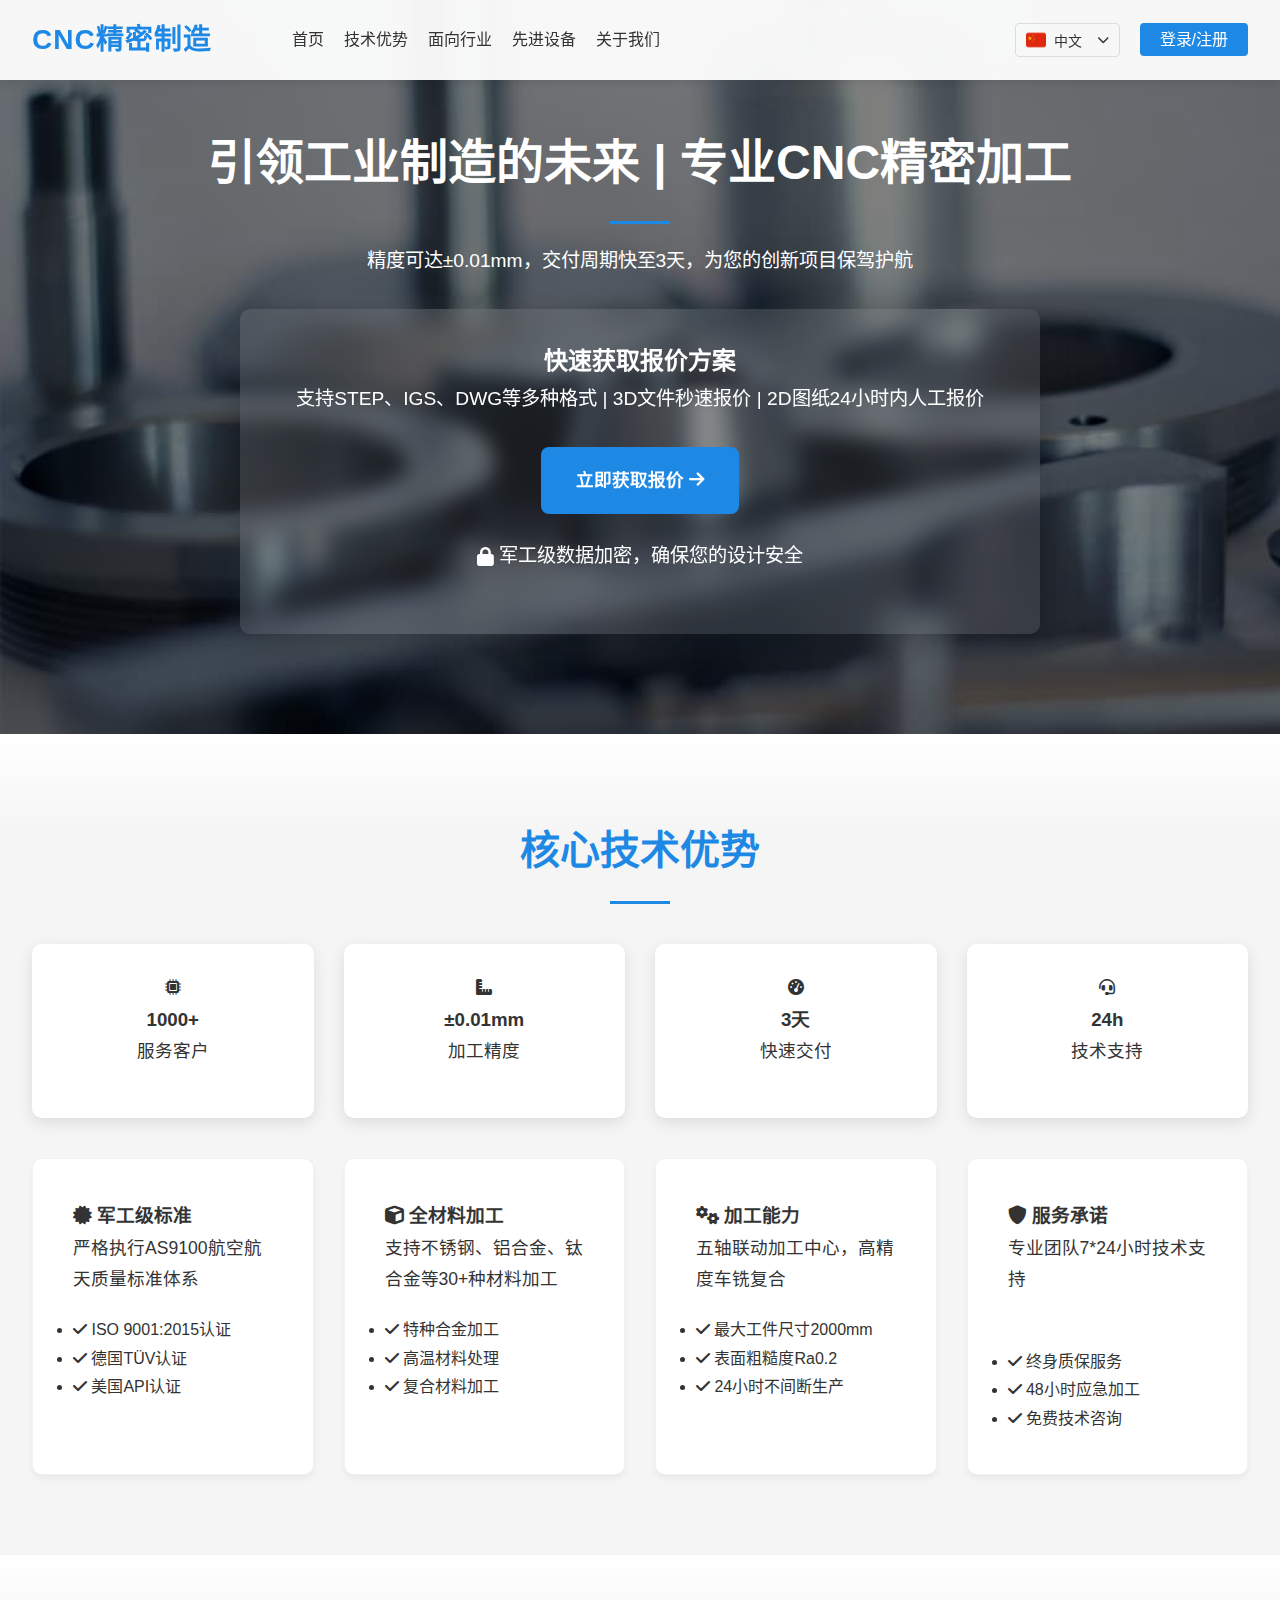
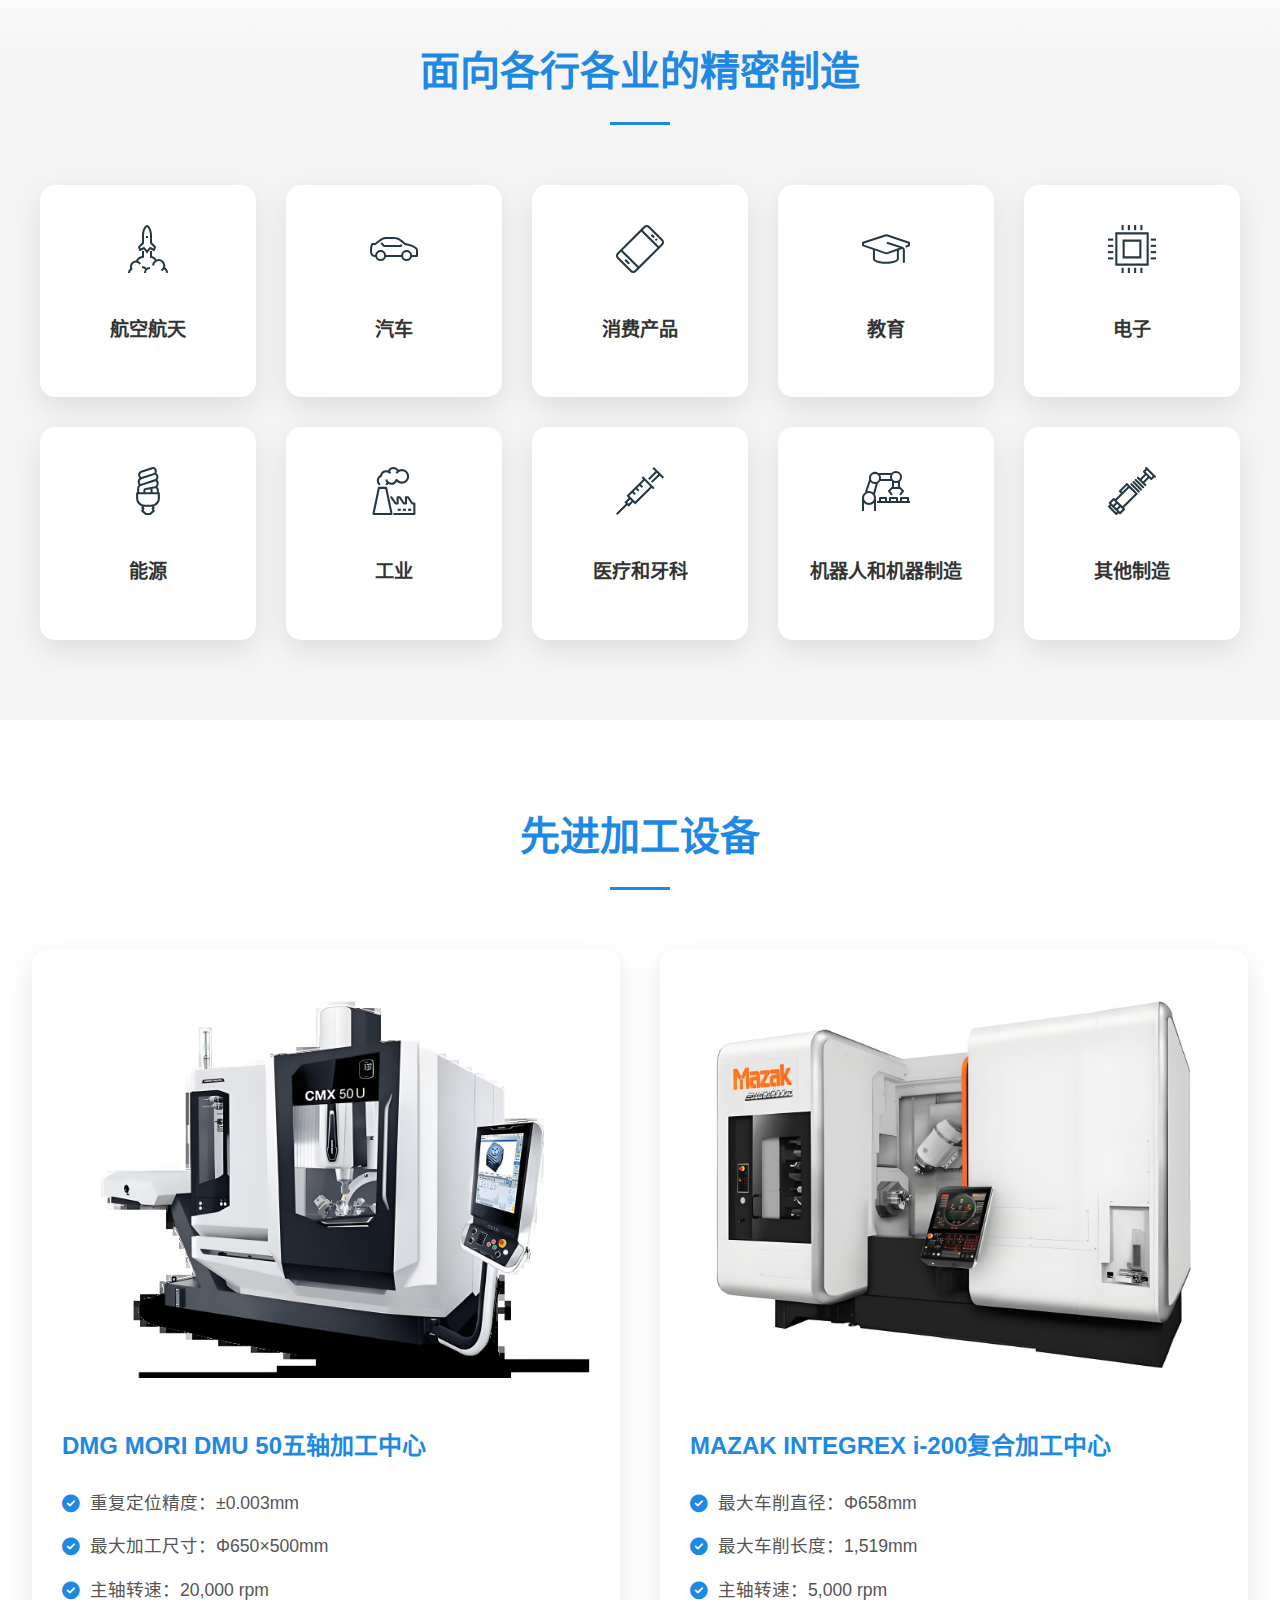
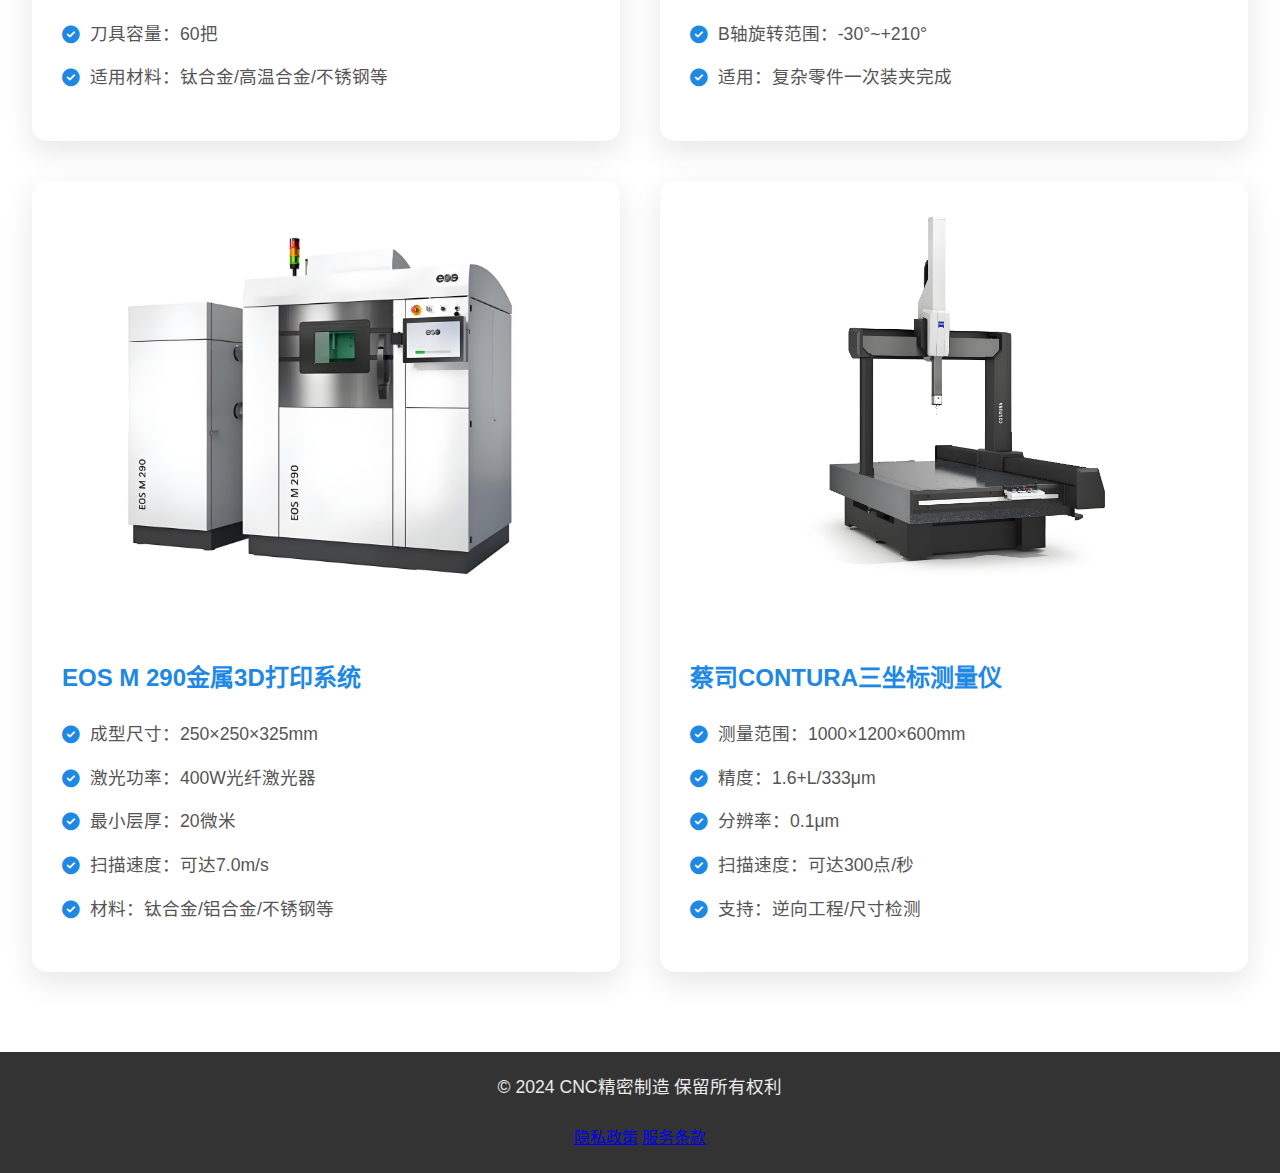
==== index.html @ b3c316e7 "Add files via upload" ====
<!DOCTYPE html>
<html lang="zh-CN">
<head>
    <meta charset="UTF-8">
    <meta name="viewport" content="width=device-width, initial-scale=1.0">
    <meta name="description" content="专业CNC精密加工服务，精度±0.01mm，3天快速交付，提供五轴加工、精密车床等服务，1000+客户认可。">
    <title>首页 - CNC精密制造专家</title>
    <link rel="stylesheet" href="./css/style.css">
    <link rel="stylesheet" href="https://cdnjs.cloudflare.com/ajax/libs/font-awesome/6.0.0/css/all.min.css">
</head>
<body>
    <header class="header">
        <div class="container">
            <div class="left-section">
                <div class="logo">
                    <h1>CNC精密制造</h1>
                </div>
                <nav class="nav">
                    <ul>
                        <li><a href="#home" class="active">首页</a></li>
                        <li><a href="#advantages">技术优势</a></li>
                        <li><a href="#industry">面向行业</a></li>
                        <li><a href="#equipment">先进设备</a></li>
                        <li><a href="about.html">关于我们</a></li>
                    </ul>
                </nav>
            </div>
            <div class="right-section">
                <div class="language-selector">
                    <button class="language-btn" id="languageBtn">
                        <img src="./img/zh-cn.png" alt="中文" class="lang-icon" width="24" height="24">
                        <span class="current-lang">中文</span>
                        <i class="fas fa-chevron-down"></i>
                    </button>
                    <div class="language-dropdown" id="languageDropdown">
                        <a href="#" class="lang-option" data-lang="zh">
                            <img src="./img/zh-cn.png" alt="中文" class="lang-icon" width="24" height="24"> 中文
                        </a>
                        <a href="#" class="lang-option" data-lang="en">
                            <img src="./img/en-us.png" alt="English" class="lang-icon" width="24" height="24"> English
                        </a>
                    </div>
                </div>
                <div class="login-section">
                    <a href="login.html" class="login-btn">登录/注册</a>
                </div>
            </div>
        </div>
    </header>

    <!-- Hero Section -->
    <section id="home" class="hero">
        <div class="container">
            <h2>引领工业制造的未来 | 专业CNC精密加工</h2>
            <p>精度可达±0.01mm，交付周期快至3天，为您的创新项目保驾护航</p>
            <div class="upload-section">
                <h3>快速获取报价方案</h3>
                <p class="upload-desc">支持STEP、IGS、DWG等多种格式 | 3D文件秒速报价 | 2D图纸24小时内人工报价</p>
                <a href="#contact" class="cta-button">立即获取报价 <i class="fas fa-arrow-right"></i></a>
                <p class="privacy-note"><i class="fas fa-lock"></i> 军工级数据加密，确保您的设计安全</p>
            </div>
        </div>
    </section>

    <!-- 技术优势 Section -->
    <section id="advantages" class="advantages">
        <div class="container">
            <h2>核心技术优势</h2>
            <div class="stats-grid">
                <div class="stat-item">
                    <i class="fas fa-microchip"></i>
                    <h3>1000+</h3>
                    <p>服务客户</p>
                </div>
                <div class="stat-item">
                    <i class="fas fa-ruler-combined"></i>
                    <h3>±0.01mm</h3>
                    <p>加工精度</p>
                </div>
                <div class="stat-item">
                    <i class="fas fa-tachometer-alt"></i>
                    <h3>3天</h3>
                    <p>快速交付</p>
                </div>
                <div class="stat-item">
                    <i class="fas fa-headset"></i>
                    <h3>24h</h3>
                    <p>技术支持</p>
                </div>
            </div>
            <div class="tech-features">
                <div class="feature-item">
                    <h3><i class="fas fa-certificate"></i> 军工级标准</h3>
                    <p>严格执行AS9100航空航天质量标准体系</p>
                    <ul class="feature-list">
                        <li><i class="fas fa-check"></i> ISO 9001:2015认证</li>
                        <li><i class="fas fa-check"></i> 德国TÜV认证</li>
                        <li><i class="fas fa-check"></i> 美国API认证</li>
                    </ul>
                </div>
                <div class="feature-item">
                    <h3><i class="fas fa-cube"></i> 全材料加工</h3>
                    <p>支持不锈钢、铝合金、钛合金等30+种材料加工</p>
                    <ul class="feature-list">
                        <li><i class="fas fa-check"></i> 特种合金加工</li>
                        <li><i class="fas fa-check"></i> 高温材料处理</li>
                        <li><i class="fas fa-check"></i> 复合材料加工</li>
                    </ul>
                </div>
                <div class="feature-item">
                    <h3><i class="fas fa-cogs"></i> 加工能力</h3>
                    <p>五轴联动加工中心，高精度车铣复合</p>
                    <ul class="feature-list">
                        <li><i class="fas fa-check"></i> 最大工件尺寸2000mm</li>
                        <li><i class="fas fa-check"></i> 表面粗糙度Ra0.2</li>
                        <li><i class="fas fa-check"></i> 24小时不间断生产</li>
                    </ul>
                </div>
                <div class="feature-item">
                    <h3><i class="fas fa-shield-alt"></i> 服务承诺</h3>
                    <p>专业团队7*24小时技术支持<br>&nbsp;</p>
                    <ul class="feature-list">
                        <li><i class="fas fa-check"></i> 终身质保服务</li>
                        <li><i class="fas fa-check"></i> 48小时应急加工</li>
                        <li><i class="fas fa-check"></i> 免费技术咨询</li>
                    </ul>
                </div>
            </div>
        </div>
    </section>

    <!-- 行业服务 Section -->
    <section id="industry" class="industry-services">
        <div class="container">
            <h2>面向各行各业的精密制造</h2>
            <div class="industry-grid">
                    <div class="industry-item">
                        <img src="./img/icon-industries-logistics-rocket.svg" alt="航空航天" width="48" height="48">
                        <h3>航空航天</h3>
                    </div>
                    <div class="industry-item">
                        <img src="./img/icon-industries-transportation-car.svg" alt="汽车" width="48" height="48">
                        <h3>汽车</h3>
                    </div>
                    <div class="industry-item">
                        <img src="./img/icon-industries-phone-1.svg" alt="消费产品" width="48" height="48">
                        <h3>消费产品</h3>
                    </div>
                    <div class="industry-item">
                        <img src="./img/icon-industries-education-graduation-cap.svg" alt="教育" width="48" height="48">
                        <h3>教育</h3>
                    </div>
                    <div class="industry-item">
                        <img src="./img/icon-industries-technology-computerchip.svg" alt="电子" width="48" height="48">
                        <h3>电子</h3>
                    </div>
                    <div class="industry-item">
                        <img src="./img/icon-industries-waste-lightbulb.svg" alt="能源" width="48" height="48">
                        <h3>能源</h3>
                    </div>
                    <div class="industry-item">
                        <img src="./img/icon-industries-waste-factory.svg" alt="工业" width="48" height="48">
                        <h3>工业</h3>
                    </div>
                    <div class="industry-item">
                        <img src="./img/icon-industries-medical-needle.svg" alt="医疗和牙科" width="48" height="48">
                        <h3>医疗和牙科</h3>
                    </div>
                    <div class="industry-item">
                        <img src="./img/icon-industries-robotics-factory.svg" alt="机器人和机器制造" width="48" height="48">
                        <h3>机器人和机器制造</h3>
                    </div>
                    <div class="industry-item">
                        <img src="./img/icon-industries-other-pincers.svg" alt="机器人和机器制造" width="48" height="48">
                        <h3>其他制造</h3>
                    </div>
                </div>
            </div>
        </div>
    </section>



    <!-- 先进设备 Section -->
    <section id="equipment" class="equipment">
        <div class="container">
            <h2>先进加工设备</h2>
            <div class="equipment-grid">
                <div class="equipment-item">
                    <img src="./img/equipment/dmg-mori.jpg" alt="五轴加工中心" loading="lazy" width="800" height="600">
                    <div class="equipment-info">
                        <h3>DMG MORI DMU 50五轴加工中心</h3>
                        <ul>
                            <li><i class="fas fa-check-circle"></i> 重复定位精度：±0.003mm</li>
                            <li><i class="fas fa-check-circle"></i> 最大加工尺寸：Φ650×500mm</li>
                            <li><i class="fas fa-check-circle"></i> 主轴转速：20,000 rpm</li>
                            <li><i class="fas fa-check-circle"></i> 刀具容量：60把</li>
                            <li><i class="fas fa-check-circle"></i> 适用材料：钛合金/高温合金/不锈钢等</li>
                        </ul>
                    </div>
                </div>
                <div class="equipment-item">
                    <img src="./img/equipment/mazak.jpg" alt="精密车床" loading="lazy" width="800" height="600">
                    <div class="equipment-info">
                        <h3>MAZAK INTEGREX i-200复合加工中心</h3>
                        <ul>
                            <li><i class="fas fa-check-circle"></i> 最大车削直径：Φ658mm</li>
                            <li><i class="fas fa-check-circle"></i> 最大车削长度：1,519mm</li>
                            <li><i class="fas fa-check-circle"></i> 主轴转速：5,000 rpm</li>
                            <li><i class="fas fa-check-circle"></i> B轴旋转范围：-30°~+210°</li>
                            <li><i class="fas fa-check-circle"></i> 适用：复杂零件一次装夹完成</li>
                        </ul>
                    </div>
                </div>
                <div class="equipment-item">
                    <img src="./img/equipment/3d-printer.jpg" alt="3D打印设备" loading="lazy" width="800" height="600">
                    <div class="equipment-info">
                        <h3>EOS M 290金属3D打印系统</h3>
                        <ul>
                            <li><i class="fas fa-check-circle"></i> 成型尺寸：250×250×325mm</li>
                            <li><i class="fas fa-check-circle"></i> 激光功率：400W光纤激光器</li>
                            <li><i class="fas fa-check-circle"></i> 最小层厚：20微米</li>
                            <li><i class="fas fa-check-circle"></i> 扫描速度：可达7.0m/s</li>
                            <li><i class="fas fa-check-circle"></i> 材料：钛合金/铝合金/不锈钢等</li>
                        </ul>
                    </div>
                </div>
                <div class="equipment-item">
                    <img src="./img/equipment/cmm.jpg" alt="三坐标测量仪" loading="lazy" width="800" height="600">
                    <div class="equipment-info">
                        <h3>蔡司CONTURA三坐标测量仪</h3>
                        <ul>
                            <li><i class="fas fa-check-circle"></i> 测量范围：1000×1200×600mm</li>
                            <li><i class="fas fa-check-circle"></i> 精度：1.6+L/333μm</li>
                            <li><i class="fas fa-check-circle"></i> 分辨率：0.1μm</li>
                            <li><i class="fas fa-check-circle"></i> 扫描速度：可达300点/秒</li>
                            <li><i class="fas fa-check-circle"></i> 支持：逆向工程/尺寸检测</li>
                        </ul>
                    </div>
                </div>
            </div>
        </div>
    </section>

    <footer class="footer">
        <div class="container">
            <div class="footer-content">
                <p>&copy; 2024 CNC精密制造 保留所有权利</p>
                <div class="footer-links">
                    <a href="#privacy">隐私政策</a>
                    <a href="#terms">服务条款</a>
                </div>
            </div>
        </div>
    </footer>

    <script src="./js/main.js" defer></script>
</body>
</html>
---- css/style.css ----
/* 全局样式 */
html {
    overflow-y: scroll;
}

:root {
    --primary-color: #0066cc;
    --secondary-color: #004d99;
    --accent-color: #ff6600;
    --text-color: #333;
    --light-gray: #f5f5f5;
    --spacing-sm: 1rem;
    --spacing-md: 2rem;
    --spacing-lg: 4rem;
    --section-padding: 5rem;
    --container-width: 1400px;
}

* {
    margin: 0;
    padding: 0;
    box-sizing: border-box;
}

body {
    font-family: 'Microsoft YaHei', sans-serif;
    line-height: 1.8;
    color: var(--text-color);
    background-color: var(--light-gray);
    min-height: 100vh;
    display: flex;
    flex-direction: column;
}

.container {
    max-width: var(--container-width);
    margin: 0 auto;
    padding: 0 var(--spacing-md);
    width: 100%;
}

section {
    padding: 100px 0;
}

h2 {
    font-size: 2.5em;
    margin-bottom: 40px;
    text-align: center;
    color: #1e88e5;
    position: relative;
}

h2:after {
    content: '';
    display: block;
    width: 60px;
    height: 3px;
    background-color: #1e88e5;
    margin: 15px auto 0;
}

p {
    margin-bottom: 20px;
    font-size: 1.1em;
    line-height: 1.8;
}

/* 头部样式 */
.header {
    background-color: rgba(255, 255, 255, 0.95);
    box-shadow: 0 2px 10px rgba(0,0,0,0.1);
    position: fixed;
    width: 100%;
    top: 0;
    z-index: 1000;
    transition: all 0.3s ease;
}

.header .container {
    display: flex;
    justify-content: space-between;
    align-items: center;
    height: 80px;
}

.left-section {
    display: flex;
    align-items: center;
    gap: 40px;
}

.right-section {
    display: flex;
    align-items: center;
}

.login-btn {
    padding: 8px 20px;
    background-color: #1e88e5;
    color: #fff;
    border-radius: 4px;
    text-decoration: none;
    font-weight: 500;
    transition: background-color 0.3s;
}

.login-btn:hover {
    background-color: #1565c0;
}

.logo h1 {
    font-size: 28px;
    color: #1e88e5;
    font-weight: bold;
    letter-spacing: 1px;
    margin-right: 40px;
}

.nav ul {
    display: flex;
    list-style: none;
    gap: 20px;
    margin: 0;
}

.nav ul li a {
    text-decoration: none;
    color: #333;
    font-size: 16px;
    font-weight: 500;
    transition: color 0.3s;
    position: relative;
}

.nav ul li a:after {
    content: '';
    position: absolute;
    width: 0;
    height: 2px;
    bottom: -5px;
    left: 0;
    background-color: #1e88e5;
    transition: width 0.3s;
}

.nav ul li a:hover:after {
    width: 100%;
}

.nav ul li a:hover {
    color: #1e88e5;
}

/* 首页英雄区域 */
.hero {
    background-image: url('../img/background.jpg');
    background-size: cover;
    background-position: center;
    background-repeat: no-repeat;
    position: relative;
    color: #fff;
    text-align: center;
    padding: 200px 0 100px;
    margin-top: -80px;
}

.hero::before {
    content: '';
    position: absolute;
    top: 0;
    left: 0;
    right: 0;
    bottom: 0;
    background-color: rgba(0, 0, 0, 0.5);
    z-index: 1;
}

.hero .container {
    position: relative;
    z-index: 2;
}

.hero h2 {
    color: #fff;
    font-size: 3em;
    margin-bottom: 20px;
}

.hero p {
    color: #fff;
    font-size: 1.2em;
    margin-bottom: 30px;
}

.upload-section {
    background-color: rgba(255, 255, 255, 0.15);
    padding: var(--spacing-lg);
    border-radius: 15px;
    backdrop-filter: blur(10px);
    box-shadow: 0 10px 30px rgba(0,0,0,0.2);
    max-width: 800px;
    margin: var(--spacing-lg) auto 0;
    position: relative;
    z-index: 1;
}

/* 产品展示 */
.products {
    padding: var(--section-padding) 0;
    background-color: #fff;
    position: relative;
}

.product-grid {
    display: grid;
    grid-template-columns: repeat(auto-fit, minmax(300px, 1fr));
    gap: 40px;
    margin-top: 60px;
    max-width: var(--container-width);
    margin-left: auto;
    margin-right: auto;
    padding: 0 var(--spacing-md);
}

.product-item {
    background-color: #fff;
    border-radius: 15px;
    overflow: hidden;
    box-shadow: 0 10px 30px rgba(0,0,0,0.1);
    transition: all 0.3s ease;
    padding: var(--spacing-md);
}

.product-item:hover {
    transform: translateY(-10px);
    box-shadow: 0 15px 40px rgba(0,0,0,0.2);
}

/* 技术优势 */
.advantages {
    padding: var(--section-padding) 0;
    background-color: var(--light-gray);
    position: relative;
}

/* 行业服务样式 */
.industry-services {
    padding: var(--section-padding) 0;
    background-color: var(--light-gray);
    position: relative;
}

.industry-services::before {
    content: '';
    position: absolute;
    top: 0;
    left: 0;
    right: 0;
    height: 100px;
    background: linear-gradient(to bottom, white, var(--light-gray));
}

.industry-grid {
    display: grid;
    grid-template-columns: repeat(5, 1fr);
    grid-template-rows: repeat(2, 1fr);
    gap: 30px;
    margin-top: 60px;
    max-width: 1200px;
    margin-left: auto;
    margin-right: auto;
}

.industry-item {
    text-align: center;
    padding: 40px 30px;
    background-color: #fff;
    border-radius: 15px;
    box-shadow: 0 10px 30px rgba(0,0,0,0.1);
    transition: all 0.3s ease;
}

.industry-item:hover {
    transform: translateY(-5px);
    box-shadow: 0 15px 40px rgba(0,0,0,0.15);
}

.industry-item img {
    width: 48px;
    height: 48px;
    margin-bottom: 20px;
}

.industry-item h3 {
    font-size: 1.2em;
    color: #333;
    margin: 10px 0;
    font-weight: 600;
}

.stats-grid {
    display: grid;
    grid-template-columns: repeat(4, 1fr);
    gap: 30px;
    margin-bottom: 40px;
}

.tech-features {
    display: grid;
    grid-template-columns: repeat(4, 1fr);
    gap: 30px;
}

.feature-item {
    flex: 1;
    background-color: #fff;
    padding: 2.5rem;
    border-radius: 10px;
    box-shadow: 0 4px 6px rgba(0,0,0,0.05);
    transition: all 0.3s ease;
    border: 1px solid rgba(0,0,0,0.05);
}

.feature-item:hover {
    transform: translateY(-5px);
    box-shadow: 0 15px 40px rgba(0,0,0,0.15);
}

.stat-item {
    flex: 1;
    text-align: center;
    padding: 30px;
    background-color: #fff;
    border-radius: 10px;
    box-shadow: 0 5px 15px rgba(0,0,0,0.1);
    min-width: 200px;
    transition: all 0.3s ease;
}

.stat-item:hover {
    transform: translateY(-5px);
    box-shadow: 0 15px 40px rgba(0,0,0,0.15);
}

.advantages::before {
    content: '';
    position: absolute;
    top: 0;
    left: 0;
    right: 0;
    height: 100px;
    background: linear-gradient(to bottom, white, var(--light-gray));
}

.advantage-grid {
    display: grid;
    grid-template-columns: repeat(4, 1fr);
    gap: 30px;
    margin-top: 60px;
}

.advantage-item {
    background-color: #fff;
    padding: 40px 30px;
    border-radius: 15px;
    text-align: center;
    box-shadow: 0 10px 30px rgba(0,0,0,0.1);
    transition: all 0.3s ease;
}

.advantage-item:hover {
    transform: translateY(-5px);
    box-shadow: 0 15px 40px rgba(0,0,0,0.15);
}

.cta-button {
    display: inline-block;
    padding: 18px 35px;
    background-color: #1e88e5;
    color: #fff;
    text-decoration: none;
    border-radius: 8px;
    font-weight: 600;
    font-size: 1.1em;
    transition: all 0.3s ease;
    position: relative;
    overflow: hidden;
}

.cta-button:before {
    content: '';
    position: absolute;
    top: 0;
    left: -100%;
    width: 100%;
    height: 100%;
    background: linear-gradient(120deg, transparent, rgba(255,255,255,0.2), transparent);
    transition: 0.5s;
}

.cta-button:hover:before {
    left: 100%;
}

.cta-button:hover {
    background-color: #1565c0;
}

/* 关于我们 */
.about {
    padding: 80px 0;
    background-color: #f5f5f5;
}

.about h2 {
    text-align: center;
    font-size: 36px;
    margin-bottom: 50px;
}

.about-content {
    display: flex;
    align-items: center;
    gap: 50px;
}

.about-text {
    flex: 1;
}

.about-text p {
    margin-bottom: 20px;
}

.about-text ul {
    list-style-position: inside;
    margin-left: 20px;
}

.about-image {
    flex: 1;
}

.about-image img {
    width: 100%;
    border-radius: 10px;
    box-shadow: 0 5px 15px rgba(0,0,0,0.1);
}



.language-selector {
    position: relative;
    margin-right: 20px;
}

.language-btn {
    display: flex;
    align-items: center;
    gap: 8px;
    padding: 6px 12px;
    background: none;
    border: 1px solid #e0e0e0;
    border-radius: 4px;
    cursor: pointer;
    font-size: 14px;
}

.language-dropdown {
    display: none;
    position: absolute;
    top: 100%;
    right: 0;
    background: white;
    border: 1px solid #e0e0e0;
    border-radius: 4px;
    box-shadow: 0 2px 8px rgba(0,0,0,0.1);
    min-width: 120px;
    z-index: 1000;
}

.lang-option {
    display: flex;
    align-items: center;
    gap: 8px;
    padding: 8px 12px;
    text-decoration: none;
    color: #333;
    font-size: 14px;
    transition: background-color 0.2s;
}

.lang-option:hover {
    background-color: #f5f5f5;
}

.lang-icon {
    width: 20px;
    height: 20px;
    object-fit: cover;
}

/* 响应式布局 */
@media screen and (max-width: 1200px) {
    .container {
        padding: 0 var(--spacing-sm);
    }

    .industry-grid {
        grid-template-columns: repeat(3, 1fr);
    }

    .tech-features {
        grid-template-columns: repeat(2, 1fr);
    }
}

@media screen and (max-width: 768px) {
    .nav ul {
        display: none;
    }

    .hero h2 {
        font-size: 2em;
    }

    .stats-grid,
    .advantage-grid,
    .industry-grid {
        grid-template-columns: repeat(2, 1fr);
        gap: 20px;
    }

    .tech-features {
        grid-template-columns: 1fr;
    }

    .case-grid {
        grid-template-columns: 1fr;
    }

    .about-content {
        flex-direction: column;
        gap: 30px;
    }
}

@media screen and (max-width: 480px) {
    .stats-grid,
    .advantage-grid,
    .industry-grid {
        grid-template-columns: 1fr;
    }

    .hero {
        padding: 150px 0 80px;
    }

    .upload-section {
        padding: var(--spacing-md);
    }

    section {
        padding: 60px 0;
    }
}

/* 成功案例 */
.cases {
    padding: 80px 0;
}

.cases h2 {
    text-align: center;
    font-size: 36px;
    margin-bottom: 50px;
}

.case-grid {
    display: grid;
    grid-template-columns: repeat(3, 1fr);
    gap: 30px;
}

.case-item {
    text-align: center;
    padding: 20px;
    border-radius: 10px;
    box-shadow: 0 5px 15px rgba(0,0,0,0.1);
}

.case-item img {
    width: 100%;
    height: 250px;
    object-fit: cover;
    border-radius: 5px;
    margin-bottom: 20px;
    transition: all 0.3s ease;
}

.case-item:hover img {
    transform: scale(1.05);
}

.case-item h3 {
    font-size: 24px;
    margin-bottom: 10px;
}

/* 联系我们 */
.contact {
    padding: 100px 0;
    background-color: #f8f9fa;
}

.contact-content {
    display: grid;
    grid-template-columns: 1fr 2fr;
    gap: 50px;
    max-width: 1200px;
    margin: 60px auto 0;
    padding: 0 var(--spacing-md);
}

.contact-info {
    padding: 40px;
    background-color: #fff;
    border-radius: 15px;
    box-shadow: 0 10px 30px rgba(0,0,0,0.1);
}

.contact-info h3 {
    font-size: 1.8em;
    margin-bottom: 30px;
    color: #1e88e5;
}

.contact-info p {
    margin-bottom: 20px;
    display: flex;
    align-items: center;
    font-size: 1.1em;
}

.contact-info i {
    margin-right: 15px;
    color: #1e88e5;
    font-size: 1.3em;
}

.contact-form {
    display: flex;
    flex-direction: column;
    gap: 25px;
    padding: 40px;
    background-color: #fff;
    border-radius: 15px;
    box-shadow: 0 10px 30px rgba(0,0,0,0.1);
}

.contact-form input,
.contact-form textarea {
    padding: 15px;
    border: 2px solid #e0e0e0;
    border-radius: 10px;
    font-size: 1.1em;
    transition: all 0.3s ease;
}

.contact-form input:focus,
.contact-form textarea:focus {
    border-color: #1e88e5;
    outline: none;
    box-shadow: 0 0 0 3px rgba(30,136,229,0.2);
}

.contact-form input[type="file"] {
    padding: 12px;
    background-color: #f8f9fa;
    cursor: pointer;
}

.contact-form textarea {
    height: 180px;
    resize: vertical;
}

.submit-button {
    padding: 18px 40px;
    background-color: #1e88e5;
    color: #fff;
    border: none;
    border-radius: 10px;
    font-size: 1.2em;
    font-weight: 600;
    cursor: pointer;
    transition: all 0.3s ease;
}

.submit-button:hover {
    background-color: #1565c0;
    transform: translateY(-2px);
    box-shadow: 0 5px 15px rgba(21,101,192,0.3);
}

/* 页脚 */
.footer {
    margin-top: auto;
    background-color: #2c3e50;
    color: #fff;
    padding: 30px 0;
    text-align: center;
}

.footer p {
    font-size: 1.1em;
    opacity: 0.9;
}

/* 响应式设计优化 */
@media screen and (max-width: 1024px) {
    .contact-content {
        grid-template-columns: 1fr;
        max-width: 600px;
    }
    
    .contact-info {
        order: 2;
    }
    
    .contact-form {
        order: 1;
    }
}

@media screen and (max-width: 768px) {
    section {
        padding: 60px 0;
    }
    
    h2 {
        font-size: 2em;
    }
    
    .contact-form input,
    .contact-form textarea {
        font-size: 1em;
    }
    
    .submit-button {
        padding: 15px 30px;
        font-size: 1.1em;
    }
}

@media screen and (max-width: 480px) {
    .container {
        padding: 0 20px;
    }
    
    .contact-info,
    .contact-form {
        padding: 25px;
    }
    
    .contact-form gap {
        gap: 15px;
    }
}
.upload-section {
    margin-top: 30px;
    background-color: rgba(255, 255, 255, 0.1);
    padding: 30px;
    border-radius: 10px;
    backdrop-filter: blur(10px);
}

.upload-section h3 {
    font-size: 24px;
    color: #fff;
}

.upload-desc {
    color: #fff;
    margin-bottom: 20px;
    font-size: 16px;
}

.privacy-note {
    color: #fff;
    font-size: 14px;
    margin-top: 15px;
    display: flex;
    align-items: center;
    justify-content: center;
    gap: 5px;
}

.icon-lock {
    font-size: 16px;
}
.contact-form textarea {
    height: 150px;
    resize: vertical;
}

.submit-button {
    padding: 15px 40px;
    background-color: #1e88e5;
    color: #fff;
    border: none;
    border-radius: 5px;
    font-size: 18px;
    cursor: pointer;
    transition: background-color 0.3s;
}

.submit-button:hover {
    background-color: #1565c0;
}

/* 页脚 */
.footer {
    margin-top: auto;
    background-color: #333;
    color: #fff;
    padding: 20px 0;
    text-align: center;
}

/* 响应式设计 */
@media screen and (max-width: 1024px) {
    .product-grid,
    .advantage-grid,
    .case-grid {
        grid-template-columns: repeat(2, 1fr);
    }
}

@media screen and (max-width: 768px) {
    .about-content {
        flex-direction: column;
    }

    .contact-content {
        grid-template-columns: 1fr;
    }

    .nav ul {
        display: none;
    }
}

@media screen and (max-width: 480px) {
    .product-grid,
    .advantage-grid,
    .case-grid {
        grid-template-columns: 1fr;
    }

    .hero h2 {
        font-size: 36px;
    }

    .hero p {
        font-size: 18px;
    }
}
/* 语言选择器样式 */
.language-selector {
    position: relative;
    margin-right: 20px;
}

.language-btn {
    display: flex;
    align-items: center;
    background: transparent;
    border: 1px solid #ddd;
    border-radius: 4px;
    padding: 6px 10px;
    cursor: pointer;
    color: #333;
    min-width: 100px;
}

.language-btn .fa-chevron-down {
    margin-left: 8px;
    font-size: 12px;
}

.language-dropdown {
    position: absolute;
    top: 100%;
    right: 0;
    background: white;
    border: 1px solid #ddd;
    border-radius: 4px;
    padding: 5px 0;
    margin-top: 5px;
    display: none;
    box-shadow: 0 2px 5px rgba(0,0,0,0.1);
    z-index: 1000;
}

.language-dropdown.show {
    display: block;
}

.lang-option {
    display: flex;
    align-items: center;
    padding: 8px 15px;
    color: #333;
    text-decoration: none;
    white-space: nowrap;
}

.lang-option:hover {
    background: #f5f5f5;
}

.lang-option .flag {
    margin-right: 8px;
}
.equipment {
    padding: var(--section-padding) 0;
    background-color: #fff;
}

.equipment-grid {
    display: grid;
    grid-template-columns: repeat(2, 1fr);
    gap: 40px;
    margin-top: 60px;
}

.equipment-item {
    background: #fff;
    border-radius: 15px;
    overflow: hidden;
    box-shadow: 0 10px 30px rgba(0,0,0,0.1);
    transition: all 0.3s ease;
    padding: 15px;
}

.equipment-item:hover {
    transform: translateY(-5px);
    box-shadow: 0 15px 40px rgba(0,0,0,0.2);
}

.equipment-item img {
    width: calc(100% - 30px);
    height: 400px;
    object-fit: contain;
    margin: 15px;
    border-radius: 8px;
}

.equipment-info {
    padding: 20px 15px;
}

.equipment-info h3 {
    font-size: 1.5em;
    color: #1e88e5;
    margin-bottom: 20px;
}

.equipment-info ul {
    list-style: none;
}

.equipment-info ul li {
    display: flex;
    align-items: center;
    margin-bottom: 12px;
    font-size: 1.1em;
    color: #555;
}

.equipment-info ul li i {
    color: #1e88e5;
    margin-right: 10px;
}

@media screen and (max-width: 1024px) {
    .equipment-grid {
        grid-template-columns: 1fr;
    }
    
    .equipment-item img {
        height: 300px;
    }
}

.equipment-info ul li {
    display: flex;
    align-items: center;
    margin-bottom: 12px;
    font-size: 1.1em;
    color: #555;
}

.equipment-info ul li i {
    color: #1e88e5;
    margin-right: 10px;
}

@media screen and (max-width: 1024px) {
    .equipment-grid {
        grid-template-columns: 1fr;
    }
    
    .equipment-item img {
        height: 300px;
    }
}

.equipment-info ul li {
    display: flex;
    align-items: center;
    margin-bottom: 12px;
    font-size: 1.1em;
    color: #555;
}

.equipment-info ul li i {
    color: #1e88e5;
    margin-right: 10px;
}

@media screen and (max-width: 1024px) {
    .equipment-grid {
        grid-template-columns: 1fr;
    }
    
    .equipment-item img {
        height: 300px;
    }
}

.equipment-info ul li {
    display: flex;
    align-items: center;
    margin-bottom: 12px;
    font-size: 1.1em;
    color: #555;
}

.equipment-info ul li i {
    color: #1e88e5;
    margin-right: 10px;
}

@media screen and (max-width: 1024px) {
    .equipment-grid {
        grid-template-columns: 1fr;
    }
    
    .equipment-item img {
        height: 300px;
    }
}

.equipment-info ul li {
    display: flex;
    align-items: center;
    margin-bottom: 12px;
    font-size: 1.1em;
    color: #555;
}

.equipment-info ul li i {
    color: #1e88e5;
    margin-right: 10px;
}

@media screen and (max-width: 1024px) {
    .equipment-grid {
        grid-template-columns: 1fr;
    }
    
    .equipment-item img {
        height: 300px;
    }
}

.equipment-info ul li {
    display: flex;
    align-items: center;
    margin-bottom: 12px;
    font-size: 1.1em;
    color: #555;
}

.equipment-info ul li i {
    color: #1e88e5;
    margin-right: 10px;
}

@media screen and (max-width: 1024px) {
    .equipment-grid {
        grid-template-columns: 1fr;
    }
    
    .equipment-item img {
        height: 300px;
    }
}

.equipment-info ul li {
    display: flex;
    align-items: center;
    margin-bottom: 12px;
    font-size: 1.1em;
    color: #555;
}

.equipment-info ul li i {
    color: #1e88e5;
    margin-right: 10px;
}

@media screen and (max-width: 1024px) {
    .equipment-grid {
        grid-template-columns: 1fr;
    }
    
    .equipment-item img {
        height: 300px;
    }
}

.equipment-info ul li {
    display: flex;
    align-items: center;
    margin-bottom: 12px;
    font-size: 1.1em;
    color: #555;
}

.equipment-info ul li i {
    color: #1e88e5;
    margin-right: 10px;
}

@media screen and (max-width: 1024px) {
    .equipment-grid {
        grid-template-columns: 1fr;
    }
    
    .equipment-item img {
        height: 300px;
    }
}

.equipment-info ul li {
    display: flex;
    align-items: center;
    margin-bottom: 12px;
    font-size: 1.1em;
    color: #555;
}

.equipment-info ul li i {
    color: #1e88e5;
    margin-right: 10px;
}

@media screen and (max-width: 1024px) {
    .equipment-grid {
        grid-template-columns: 1fr;
    }
    
    .equipment-item img {
        height: 300px;
    }
}

.equipment-info ul li {
    display: flex;
    align-items: center;
    margin-bottom: 12px;
    font-size: 1.1em;
    color: #555;
}

.equipment-info ul li i {
    color: #1e88e5;
    margin-right: 10px;
}

@media screen and (max-width: 1024px) {
    .equipment-grid {
        grid-template-columns: 1fr;
    }
    
    .equipment-item img {
        height: 300px;
    }
}

.equipment-info ul li {
    display: flex;
    align-items: center;
    margin-bottom: 12px;
    font-size: 1.1em;
    color: #555;
}

.equipment-info ul li i {
    color: #1e88e5;
    margin-right: 10px;
}

@media screen and (max-width: 1024px) {
    .equipment-grid {
        grid-template-columns: 1fr;
    }
    
    .equipment-item img {
        height: 300px;
    }
}

.equipment-info ul li {
    display: flex;
    align-items: center;
    margin-bottom: 12px;
    font-size: 1.1em;
    color: #555;
}

.equipment-info ul li i {
    color: #1e88e5;
    margin-right: 10px;
}

@media screen and (max-width: 1024px) {
    .equipment-grid {
        grid-template-columns: 1fr;
    }
    
    .equipment-item img {
        height: 300px;
    }
}

.equipment-info ul li {
    display: flex;
    align-items: center;
    margin-bottom: 12px;
    font-size: 1.1em;
    color: #555;
}

.equipment-info ul li i {
    color: #1e88e5;
    margin-right: 10px;
}

@media screen and (max-width: 1024px) {
    .equipment-grid {
        grid-template-columns: 1fr;
    }
    
    .equipment-item img {
        height: 300px;
    }
}

.equipment-info ul li {
    display: flex;
    align-items: center;
    margin-bottom: 12px;
    font-size: 1.1em;
    color: #555;
}

.equipment-info ul li i {
    color: #1e88e5;
    margin-right: 10px;
}

@media screen and (max-width: 1024px) {
    .equipment-grid {
        grid-template-columns: 1fr;
    }
    
    .equipment-item img {
        height: 300px;
    }
}

.equipment-info ul li {
    display: flex;
    align-items: center;
    margin-bottom: 12px;
    font-size: 1.1em;
    color: #555;
}

.equipment-info ul li i {
    color: #1e88e5;
    margin-right: 10px;
}

@media screen and (max-width: 1024px) {
    .equipment-grid {
        grid-template-columns: 1fr;
    }
    
    .equipment-item img {
        height: 300px;
    }
}

.equipment-info ul li {
    display: flex;
    align-items: center;
    margin-bottom: 12px;
    font-size: 1.1em;
    color: #555;
}

.equipment-info ul li i {
    color: #1e88e5;
    margin-right: 10px;
}

@media screen and (max-width: 1024px) {
    .equipment-grid {
        grid-template-columns: 1fr;
    }
    
    .equipment-item img {
        height: 300px;
    }
}

.equipment-info ul li {
    display: flex;
    align-items: center;
    margin-bottom: 12px;
    font-size: 1.1em;
    color: #555;
}

.equipment-info ul li i {
    color: #1e88e5;
    margin-right: 10px;
}

@media screen and (max-width: 1024px) {
    .equipment-grid {
        grid-template-columns: 1fr;
    }
    
    .equipment-item img {
        height: 300px;
    }
}

.equipment-info ul li {
    display: flex;
    align-items: center;
    margin-bottom: 12px;
    font-size: 1.1em;
    color: #555;
}

.equipment-info ul li i {
    color: #1e88e5;
    margin-right: 10px;
}

@media screen and (max-width: 1024px) {
    .equipment-grid {
        grid-template-columns: 1fr;
    }
    
    .equipment-item img {
        height: 300px;
    }
}

.equipment-info ul li {
    display: flex;
    align-items: center;
    margin-bottom: 12px;
    font-size: 1.1em;
    color: #555;
}

.equipment-info ul li i {
    color: #1e88e5;
    margin-right: 10px;
}

@media screen and (max-width: 1024px) {
    .equipment-grid {
        grid-template-columns: 1fr;
    }
    
    .equipment-item img {
        height: 300px;
    }
}

.equipment-info ul li {
    display: flex;
    align-items: center;
    margin-bottom: 12px;
    font-size: 1.1em;
    color: #555;
}

.equipment-info ul li i {
    color: #1e88e5;
    margin-right: 10px;
}

@media screen and (max-width: 1024px) {
    .equipment-grid {
        grid-template-columns: 1fr;
    }
    
    .equipment-item img {
        height: 300px;
    }
}

.equipment-info ul li {
    display: flex;
    align-items: center;
    margin-bottom: 12px;
    font-size: 1.1em;
    color: #555;
}

.equipment-info ul li i {
    color: #1e88e5;
    margin-right: 10px;
}

@media screen and (max-width: 1024px) {
    .equipment-grid {
        grid-template-columns: 1fr;
    }
    
    .equipment-item img {
        height: 300px;
    }
}

.equipment-info ul li {
    display: flex;
    align-items: center;
    margin-bottom: 12px;
    font-size: 1.1em;
    color: #555;
}

.equipment-info ul li i {
    color: #1e88e5;
    margin-right: 10px;
}

@media screen and (max-width: 1024px) {
    .equipment-grid {
        grid-template-columns: 1fr;
    }
    
    .equipment-item img {
        height: 300px;
    }
}

.equipment-info ul li {
    display: flex;
    align-items: center;
    margin-bottom: 12px;
    font-size: 1.1em;
    color: #555;
}

.equipment-info ul li i {
    color: #1e88e5;
    margin-right: 10px;
}

@media screen and (max-width: 1024px) {
    .equipment-grid {
        grid-template-columns: 1fr;
    }
    
    .equipment-item img {
        height: 300px;
    }
}

.equipment-info ul li {
    display: flex;
    align-items: center;
    margin-bottom: 12px;
    font-size: 1.1em;
    color: #555;
}

.equipment-info ul li i {
    color: #1e88e5;
    margin-right: 10px;
}

@media screen and (max-width: 1024px) {
    .equipment-grid {
        grid-template-columns: 1fr;
    }
    
    .equipment-item img {
        height: 300px;
    }
}

.equipment-info ul li {
    display: flex;
    align-items: center;
    margin-bottom: 12px;
    font-size: 1.1em;
    color: #555;
}

.equipment-info ul li i {
    color: #1e88e5;
    margin-right: 10px;
}

@media screen and (max-width: 1024px) {
    .equipment-grid {
        grid-template-columns: 1fr;
    }
    
    .equipment-item img {
        height: 300px;
    }
}

.equipment-info ul li {
    display: flex;
    align-items: center;
    margin-bottom: 12px;
    font-size: 1.1em;
    color: #555;
}

.equipment-info ul li i {
    color: #1e88e5;
    margin-right: 10px;
}

@media screen and (max-width: 1024px) {
    .equipment-grid {
        grid-template-columns: 1fr;
    }
    
    .equipment-item img {
        height: 300px;
    }
}

.equipment-info ul li {
    display: flex;
    align-items: center;
    margin-bottom: 12px;
    font-size: 1.1em;
    color: #555;
}

.equipment-info ul li i {
    color: #1e88e5;
    margin-right: 10px;
}

@media screen and (max-width: 1024px) {
    .equipment-grid {
        grid-template-columns: 1fr;
    }
    
    .equipment-item img {
        height: 300px;
    }
}

.equipment-info ul li {
    display: flex;
    align-items: center;
    margin-bottom: 12px;
    font-size: 1.1em;
    color: #555;
}

.equipment-info ul li i {
    color: #1e88e5;
    margin-right: 10px;
}

@media screen and (max-width: 1024px) {
    .equipment-grid {
        grid-template-columns: 1fr;
    }
    
    .equipment-item img {
        height: 300px;
    }
}

.equipment-info ul li {
    display: flex;
    align-items: center;
    margin-bottom: 12px;
    font-size: 1.1em;
    color: #555;
}

.equipment-info ul li i {
    color: #1e88e5;
    margin-right: 10px;
}

@media screen and (max-width: 1024px) {
    .equipment-grid {
        grid-template-columns: 1fr;
    }
    
    .equipment-item img {
        height: 300px;
    }
}

.equipment-info ul li {
    display: flex;
    align-items: center;
    margin-bottom: 12px;
    font-size: 1.1em;
    color: #555;
}

.equipment-info ul li i {
    color: #1e88e5;
    margin-right: 10px;
}

@media screen and (max-width: 1024px) {
    .equipment-grid {
        grid-template-columns: 1fr;
    }
    
    .equipment-item img {
        height: 300px;
    }
}

.equipment-info ul li {
    display: flex;
    align-items: center;
    margin-bottom: 12px;
    font-size: 1.1em;
    color: #555;
}

.equipment-info ul li i {
    color: #1e88e5;
    margin-right: 10px;
}

@media screen and (max-width: 1024px) {
    .equipment-grid {
        grid-template-columns: 1fr;
    }
    
    .equipment-item img {
        height: 300px;
    }
}

.equipment-info ul li {
    display: flex;
    align-items: center;
    margin-bottom: 12px;
    font-size: 1.1em;
    color: #555;
}

.equipment-info ul li i {
    color: #1e88e5;
    margin-right: 10px;
}

@media screen and (max-width: 1024px) {
    .equipment-grid {
        grid-template-columns: 1fr;
    }
    
    .equipment-item img {
        height: 300px;
    }
}

.equipment-info ul li {
    display: flex;
    align-items: center;
    margin-bottom: 12px;
    font-size: 1.1em;
    color: #555;
}

.equipment-info ul li i {
    color: #1e88e5;
    margin-right: 10px;
}

@media screen and (max-width: 1024px) {
    .equipment-grid {
        grid-template-columns: 1fr;
    }
    
    .equipment-item img {
        height: 300px;
    }
}

.equipment-info ul li {
    display: flex;
    align-items: center;
    margin-bottom: 12px;
    font-size: 1.1em;
    color: #555;
}

.equipment-info ul li i {
    color: #1e88e5;
    margin-right: 10px;
}

@media screen and (max-width: 1024px) {
    .equipment-grid {
        grid-template-columns: 1fr;
    }
    
    .equipment-item img {
        height: 300px;
    }
}

.equipment-info ul li {
    display: flex;
    align-items: center;
    margin-bottom: 12px;
    font-size: 1.1em;
    color: #555;
}

.equipment-info ul li i {
    color: #1e88e5;
    margin-right: 10px;
}

@media screen and (max-width: 1024px) {
    .equipment-grid {
        grid-template-columns: 1fr;
    }
    
    .equipment-item img {
        height: 300px;
    }
}

.equipment-info ul li {
    display: flex;
    align-items: center;
    margin-bottom: 12px;
    font-size: 1.1em;
    color: #555;
}

.equipment-info ul li i {
    color: #1e88e5;
    margin-right: 10px;
}

@media screen and (max-width: 1024px) {
    .equipment-grid {
        grid-template-columns: 1fr;
    }
    
    .equipment-item img {
        height: 300px;
    }
}

.equipment-info ul li {
    display: flex;
    align-items: center;
    margin-bottom: 12px;
    font-size: 1.1em;
    color: #555;
}

.equipment-info ul li i {
    color: #1e88e5;
    margin-right: 10px;
}

@media screen and (max-width: 1024px) {
    .equipment-grid {
        grid-template-columns: 1fr;
    }
    
    .equipment-item img {
        height: 300px;
    }
}

.equipment-info ul li {
    display: flex;
    align-items: center;
    margin-bottom: 12px;
    font-size: 1.1em;
    color: #555;
}

.equipment-info ul li i {
    color: #1e88e5;
    margin-right: 10px;
}

@media screen and (max-width: 1024px) {
    .equipment-grid {
        grid-template-columns: 1fr;
    }
    
    .equipment-item img {
        height: 300px;
    }
}

.equipment-info ul li {
    display: flex;
    align-items: center;
    margin-bottom: 12px;
    font-size: 1.1em;
    color: #555;
}

.equipment-info ul li i {
    color: #1e88e5;
    margin-right: 10px;
}

@media screen and (max-width: 1024px) {
    .equipment-grid {
        grid-template-columns: 1fr;
    }
    
    .equipment-item img {
        height: 300px;
    }
}

.equipment-info ul li {
    display: flex;
    align-items: center;
    margin-bottom: 12px;
    font-size: 1.1em;
    color: #555;
}

.equipment-info ul li i {
    color: #1e88e5;
    margin-right: 10px;
}

@media screen and (max-width: 1024px) {
    .equipment-grid {
        grid-template-columns: 1fr;
    }
    
    .equipment-item img {
        height: 300px;
    }
}

.equipment-info ul li {
    display: flex;
    align-items: center;
    margin-bottom: 12px;
    font-size: 1.1em;
    color: #555;
}

.equipment-info ul li i {
    color: #1e88e5;
    margin-right: 10px;
}

@media screen and (max-width: 1024px) {
    .equipment-grid {
        grid-template-columns: 1fr;
    }
    
    .equipment-item img {
        height: 300px;
    }
}

.equipment-info ul li {
    display: flex;
    align-items: center;
    margin-bottom: 12px;
    font-size: 1.1em;
    color: #555;
}

.equipment-info ul li i {
    color: #1e88e5;
    margin-right: 10px;
}

@media screen and (max-width: 1024px) {
    .equipment-grid {
        grid-template-columns: 1fr;
    }
    
    .equipment-item img {
        height: 300px;
    }
}

.equipment-info ul li {
    display: flex;
    align-items: center;
    margin-bottom: 12px;
    font-size: 1.1em;
    color: #555;
}

.equipment-info ul li i {
    color: #1e88e5;
    margin-right: 10px;
}

@media screen and (max-width: 1024px) {
    .equipment-grid {
        grid-template-columns: 1fr;
    }
    
    .equipment-item img {
        height: 300px;
    }
}

.equipment-info ul li {
    display: flex;
    align-items: center;
    margin-bottom: 12px;
    font-size: 1.1em;
    color: #555;
}

.equipment-info ul li i {
    color: #1e88e5;
    margin-right: 10px;
}

@media screen and (max-width: 1024px) {
    .equipment-grid {
        grid-template-columns: 1fr;
    }
    
    .equipment-item img {
        height: 300px;
    }
}

.equipment-info ul li {
    display: flex;
    align-items: center;
    margin-bottom: 12px;
    font-size: 1.1em;
    color: #555;
}

.equipment-info ul li i {
    color: #1e88e5;
    margin-right: 10px;
}

@media screen and (max-width: 1024px) {
    .equipment-grid {
        grid-template-columns: 1fr;
    }
    
    .equipment-item img {
        height: 300px;
    }
}

.equipment-info ul li {
    display: flex;
    align-items: center;
    margin-bottom: 12px;
    font-size: 1.1em;
    color: #555;
}

.equipment-info ul li i {
    color: #1e88e5;
    margin-right: 10px;
}

@media screen and (max-width: 1024px) {
    .equipment-grid {
        grid-template-columns: 1fr;
    }
    
    .equipment-item img {
        height: 300px;
    }
}

.equipment-info ul li {
    display: flex;
    align-items: center;
    margin-bottom: 12px;
    font-size: 1.1em;
    color: #555;
}

.equipment-info ul li i {
    color: #1e88e5;
    margin-right: 10px;
}

@media screen and (max-width: 1024px) {
    .equipment-grid {
        grid-template-columns: 1fr;
    }
    
    .equipment-item img {
        height: 300px;
    }
}

.equipment-info ul li {
    display: flex;
    align-items: center;
    margin-bottom: 12px;
    font-size: 1.1em;
    color: #555;
}

.equipment-info ul li i {
    color: #1e88e5;
    margin-right: 10px;
}

@media screen and (max-width: 1024px) {
    .equipment-grid {
        grid-template-columns: 1fr;
    }
    
    .equipment-item img {
        height: 300px;
    }
}

.equipment-info ul li {
    display: flex;
    align-items: center;
    margin-bottom: 12px;
    font-size: 1.1em;
    color: #555;
}

.equipment-info ul li i {
    color: #1e88e5;
    margin-right: 10px;
}

@media screen and (max-width: 1024px) {
    .equipment-grid {
        grid-template-columns: 1fr;
    }
    
    .equipment-item img {
        height: 300px;
    }
}

.equipment-info ul li {
    display: flex;
    align-items: center;
    margin-bottom: 12px;
    font-size: 1.1em;
    color: #555;
}

.equipment-info ul li i {
    color: #1e88e5;
    margin-right: 10px;
}

@media screen and (max-width: 1024px) {
    .equipment-grid {
        grid-template-columns: 1fr;
    }
    
    .equipment-item img {
        height: 300px;
    }
}

.equipment-info ul li {
    display: flex;
    align-items: center;
    margin-bottom: 12px;
    font-size: 1.1em;
    color: #555;
}

.equipment-info ul li i {
    color: #1e88e5;
    margin-right: 10px;
}

@media screen and (max-width: 1024px) {
    .equipment-grid {
        grid-template-columns: 1fr;
    }
    
    .equipment-item img {
        height: 300px;
    }
}

.equipment-info ul li {
    display: flex;
    align-items: center;
    margin-bottom: 12px;
    font-size: 1.1em;
    color: #555;
}

.equipment-info ul li i {
    color: #1e88e5;
    margin-right: 10px;
}

@media screen and (max-width: 1024px) {
    .equipment-grid {
        grid-template-columns: 1fr;
    }
    
    .equipment-item img {
        height: 300px;
    }
}

.equipment-info ul li {
    display: flex;
    align-items: center;
    margin-bottom: 12px;
    font-size: 1.1em;
    color: #555;
}

.equipment-info ul li i {
    color: #1e88e5;
    margin-right: 10px;
}

@media screen and (max-width: 1024px) {
    .equipment-grid {
        grid-template-columns: 1fr;
    }
    
    .equipment-item img {
        height: 300px;
    }
}

.equipment-info ul li {
    display: flex;
    align-items: center;
    margin-bottom: 12px;
    font-size: 1.1em;
    color: #555;
}

.equipment-info ul li i {
    color: #1e88e5;
    margin-right: 10px;
}

@media screen and (max-width: 1024px) {
    .equipment-grid {
        grid-template-columns: 1fr;
    }
    
    .equipment-item img {
        height: 300px;
    }
}

.equipment-info ul li {
    display: flex;
    align-items: center;
    margin-bottom: 12px;
    font-size: 1.1em;
    color: #555;
}

.equipment-info ul li i {
    color: #1e88e5;
    margin-right: 10px;
}

@media screen and (max-width: 1024px) {
    .equipment-grid {
        grid-template-columns: 1fr;
    }
    
    .equipment-item img {
        height: 300px;
    }
}

.equipment-info ul li {
    display: flex;
    align-items: center;
    margin-bottom: 12px;
    font-size: 1.1em;
    color: #555;
}

.equipment-info ul li i {
    color: #1e88e5;
    margin-right: 10px;
}

@media screen and (max-width: 1024px) {
    .equipment-grid {
        grid-template-columns: 1fr;
    }
    
    .equipment-item img {
        height: 300px;
    }
}

.equipment-info ul li {
    display: flex;
    align-items: center;
    margin-bottom: 12px;
    font-size: 1.1em;
    color: #555;
}

.equipment-info ul li i {
    color: #1e88e5;
    margin-right: 10px;
}

@media screen and (max-width: 1024px) {
    .equipment-grid {
        grid-template-columns: 1fr;
    }
    
    .equipment-item img {
        height: 300px;
    }
}

.equipment-info ul li {
    display: flex;
    align-items: center;
    margin-bottom: 12px;
    font-size: 1.1em;
    color: #555;
}

.equipment-info ul li i {
    color: #1e88e5;
    margin-right: 10px;
}

@media screen and (max-width: 1024px) {
    .equipment-grid {
        grid-template-columns: 1fr;
    }
    
    .equipment-item img {
        height: 300px;
    }
}

.equipment-info ul li {
    display: flex;
    align-items: center;
    margin-bottom: 12px;
    font-size: 1.1em;
    color: #555;
}

.equipment-info ul li i {
    color: #1e88e5;
    margin-right: 10px;
}

@media screen and (max-width: 1024px) {
    .equipment-grid {
        grid-template-columns: 1fr;
    }
    
    .equipment-item img {
        height: 300px;
    }
}

.equipment-info ul li {
    display: flex;
    align-items: center;
    margin-bottom: 12px;
    font-size: 1.1em;
    color: #555;
}

.equipment-info ul li i {
    color: #1e88e5;
    margin-right: 10px;
}

@media screen and (max-width: 1024px) {
    .equipment-grid {
        grid-template-columns: 1fr;
    }
    
    .equipment-item img {
        height: 300px;
    }
}

.equipment-info ul li {
    display: flex;
    align-items: center;
    margin-bottom: 12px;
    font-size: 1.1em;
    color: #555;
}

.equipment-info ul li i {
    color: #1e88e5;
    margin-right: 10px;
}

@media screen and (max-width: 1024px) {
    .equipment-grid {
        grid-template-columns: 1fr;
    }
    
    .equipment-item img {
        height: 300px;
    }
}

.equipment-info ul li {
    display: flex;
    align-items: center;
    margin-bottom: 12px;
    font-size: 1.1em;
    color: #555;
}

.equipment-info ul li i {
    color: #1e88e5;
    margin-right: 10px;
}

@media screen and (max-width: 1024px) {
    .equipment-grid {
        grid-template-columns: 1fr;
    }
    
    .equipment-item img {
        height: 300px;
    }
}

.equipment-info ul li {
    display: flex;
    align-items: center;
    margin-bottom: 12px;
    font-size: 1.1em;
    color: #555;
}

.equipment-info ul li i {
    color: #1e88e5;
    margin-right: 10px;
}

@media screen and (max-width: 1024px) {
    .equipment-grid {
        grid-template-columns: 1fr;
    }
    
    .equipment-item img {
        height: 300px;
    }
}

.equipment-info ul li {
    display: flex;
    align-items: center;
    margin-bottom: 12px;
    font-size: 1.1em;
    color: #555;
}

.equipment-info ul li i {
    color: #1e88e5;
    margin-right: 10px;
}

@media screen and (max-width: 1024px) {
    .equipment-grid {
        grid-template-columns: 1fr;
    }
    
    .equipment-item img {
        height: 300px;
    }
}

.equipment-info ul li {
    display: flex;
    align-items: center;
    margin-bottom: 12px;
    font-size: 1.1em;
    color: #555;
}

.equipment-info ul li i {
    color: #1e88e5;
    margin-right: 10px;
}

@media screen and (max-width: 1024px) {
    .equipment-grid {
        grid-template-columns: 1fr;
    }
    
    .equipment-item img {
        height: 300px;
    }
}

.equipment-info ul li {
    display: flex;
    align-items: center;
    margin-bottom: 12px;
    font-size: 1.1em;
    color: #555;
}

.equipment-info ul li i {
    color: #1e88e5;
    margin-right: 10px;
}

@media screen and (max-width: 1024px) {
    .equipment-grid {
        grid-template-columns: 1fr;
    }
    
    .equipment-item img {
        height: 300px;
    }
}

.equipment-info ul li {
    display: flex;
    align-items: center;
    margin-bottom: 12px;
    font-size: 1.1em;
    color: #555;
}

.equipment-info ul li i {
    color: #1e88e5;
    margin-right: 10px;
}

@media screen and (max-width: 1024px) {
    .equipment-grid {
        grid-template-columns: 1fr;
    }
    
    .equipment-item img {
        height: 300px;
    }
}

.equipment-info ul li {
    display: flex;
    align-items: center;
    margin-bottom: 12px;
    font-size: 1.1em;
    color: #555;
}

.equipment-info ul li i {
    color: #1e88e5;
    margin-right: 10px;
}

@media screen and (max-width: 1024px) {
    .equipment-grid {
        grid-template-columns: 1fr;
    }
    
    .equipment-item img {
        height: 300px;
    }
}

.equipment-info ul li {
    display: flex;
    align-items: center;
    margin-bottom: 12px;
    font-size: 1.1em;
    color: #555;
}

.equipment-info ul li i {
    color: #1e88e5;
    margin-right: 10px;
}

@media screen and (max-width: 1024px) {
    .equipment-grid {
        grid-template-columns: 1fr;
    }
    
    .equipment-item img {
        height: 300px;
    }
}

.equipment-info ul li {
    display: flex;
    align-items: center;
    margin-bottom: 12px;
    font-size: 1.1em;
    color: #555;
}

.equipment-info ul li i {
    color: #1e88e5;
    margin-right: 10px;
}

@media screen and (max-width: 1024px) {
    .equipment-grid {
        grid-template-columns: 1fr;
    }
    
    .equipment-item img {
        height: 300px;
    }
}

.equipment-info ul li {
    display: flex;
    align-items: center;
    margin-bottom: 12px;
    font-size: 1.1em;
    color: #555;
}

.equipment-info ul li i {
    color: #1e88e5;
    margin-right: 10px;
}

@media screen and (max-width: 1024px) {
    .equipment-grid {
        grid-template-columns: 1fr;
    }
    
    .equipment-item img {
        height: 300px;
    }
}

.equipment-info ul li {
    display: flex;
    align-items: center;
    margin-bottom: 12px;
    font-size: 1.1em;
    color: #555;
}

.equipment-info ul li i {
    color: #1e88e5;
    margin-right: 10px;
}

@media screen and (max-width: 1024px) {
    .equipment-grid {
        grid-template-columns: 1fr;
    }
    
    .equipment-item img {
        height: 300px;
    }
}

.equipment-info ul li {
    display: flex;
    align-items: center;
    margin-bottom: 12px;
    font-size: 1.1em;
    color: #555;
}

.equipment-info ul li i {
    color: #1e88e5;
    margin-right: 10px;
}

@media screen and (max-width: 1024px) {
    .equipment-grid {
        grid-template-columns: 1fr;
    }
    
    .equipment-item img {
        height: 300px;
    }
}

.equipment-info ul li {
    display: flex;
    align-items: center;
    margin-bottom: 12px;
    font-size: 1.1em;
    color: #555;
}

.equipment-info ul li i {
    color: #1e88e5;
    margin-right: 10px;
}

@media screen and (max-width: 1024px) {
    .equipment-grid {
        grid-template-columns: 1fr;
    }
    
    .equipment-item img {
        height: 300px;
    }
}

.equipment-info ul li {
    display: flex;
    align-items: center;
    margin-bottom: 12px;
    font-size: 1.1em;
    color: #555;
}

.equipment-info ul li i {
    color: #1e88e5;
    margin-right: 10px;
}

@media screen and (max-width: 1024px) {
    .equipment-grid {
        grid-template-columns: 1fr;
    }
    
    .equipment-item img {
        height: 300px;
    }
}

.equipment-info ul li {
    display: flex;
    align-items: center;
    margin-bottom: 12px;
    font-size: 1.1em;
    color: #555;
}

.equipment-info ul li i {
    color: #1e88e5;
    margin-right: 10px;
}

@media screen and (max-width: 1024px) {
    .equipment-grid {
        grid-template-columns: 1fr;
    }
    
    .equipment-item img {
        height: 300px;
    }
}

.equipment-info ul li {
    display: flex;
    align-items: center;
    margin-bottom: 12px;
    font-size: 1.1em;
    color: #555;
}

.equipment-info ul li i {
    color: #1e88e5;
    margin-right: 10px;
}

@media screen and (max-width: 1024px) {
    .equipment-grid {
        grid-template-columns: 1fr;
    }
    
    .equipment-item img {
        height: 300px;
    }
}

.equipment-info ul li {
    display: flex;
    align-items: center;
    margin-bottom: 12px;
    font-size: 1.1em;
    color: #555;
}

.equipment-info ul li i {
    color: #1e88e5;
    margin-right: 10px;
}

@media screen and (max-width: 1024px) {
    .equipment-grid {
        grid-template-columns: 1fr;
    }
    
    .equipment-item img {
        height: 300px;
    }
}

.equipment-info ul li {
    display: flex;
    align-items: center;
    margin-bottom: 12px;
    font-size: 1.1em;
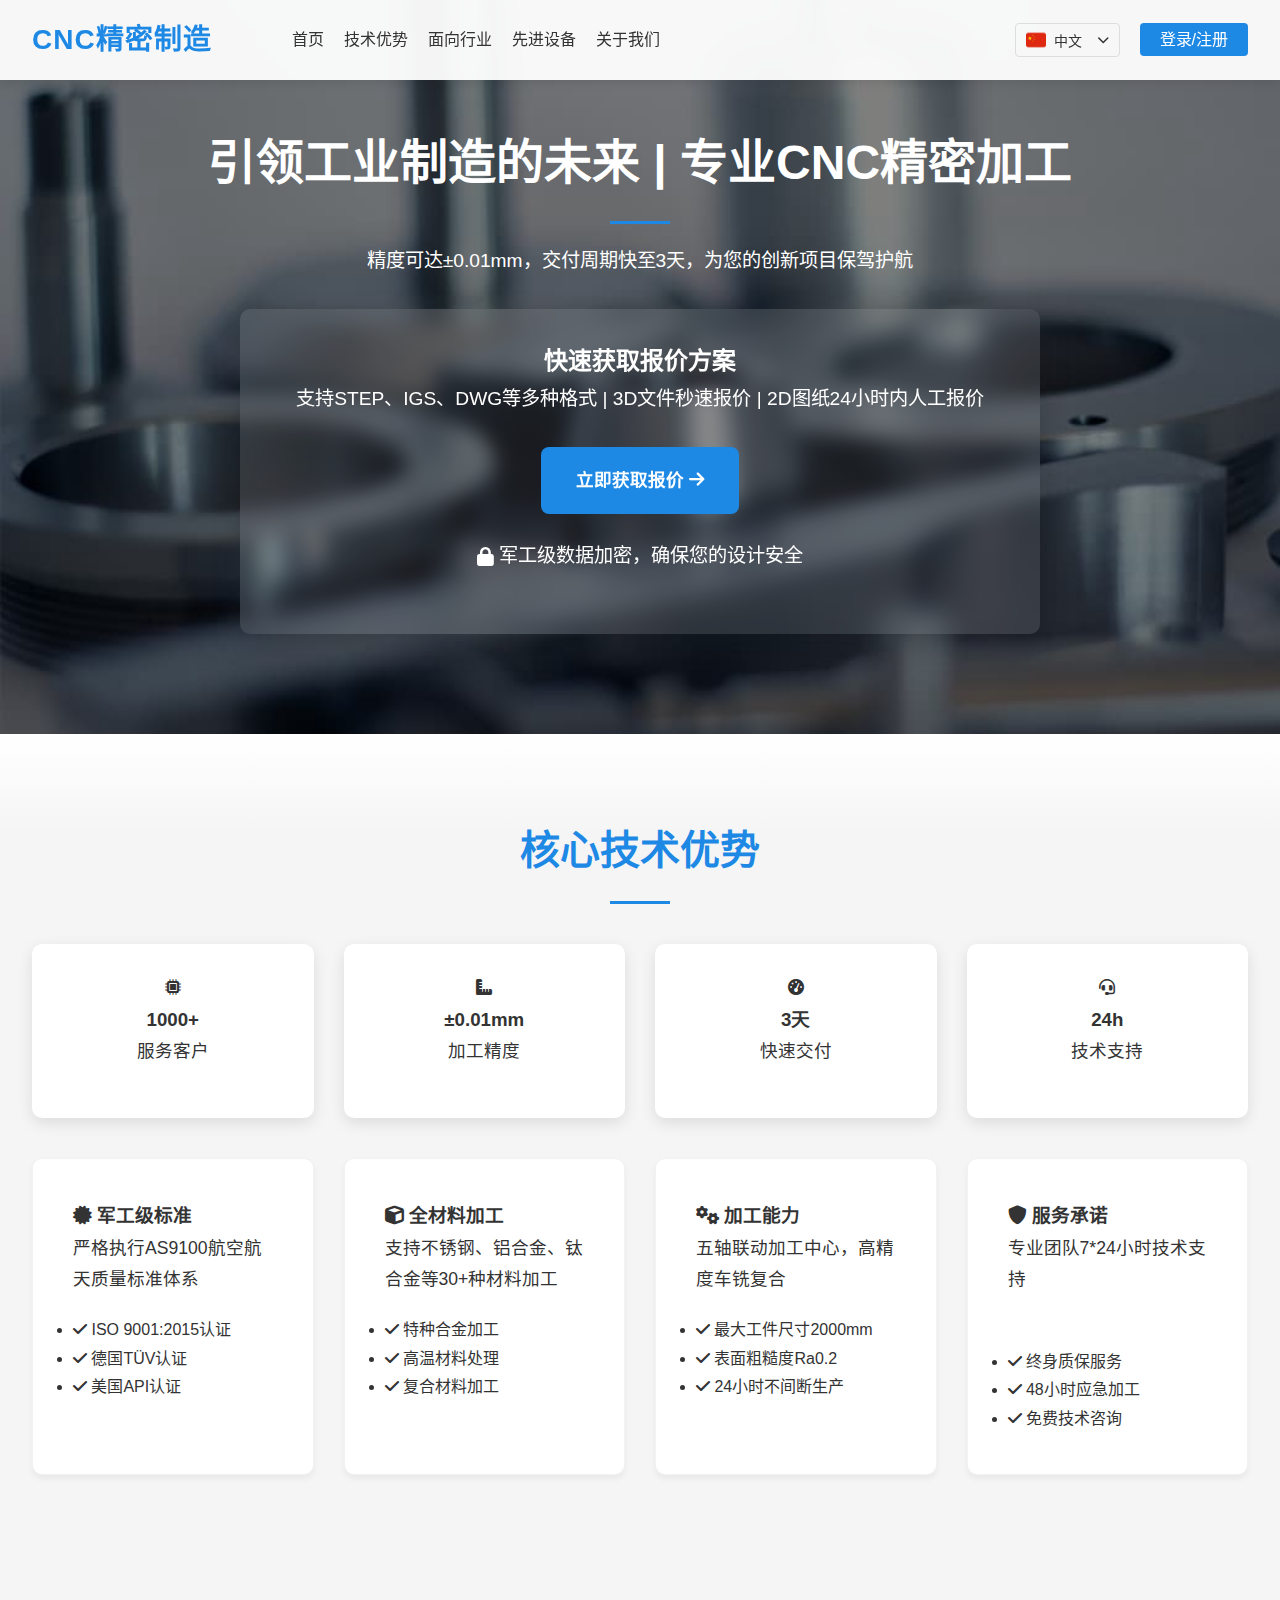
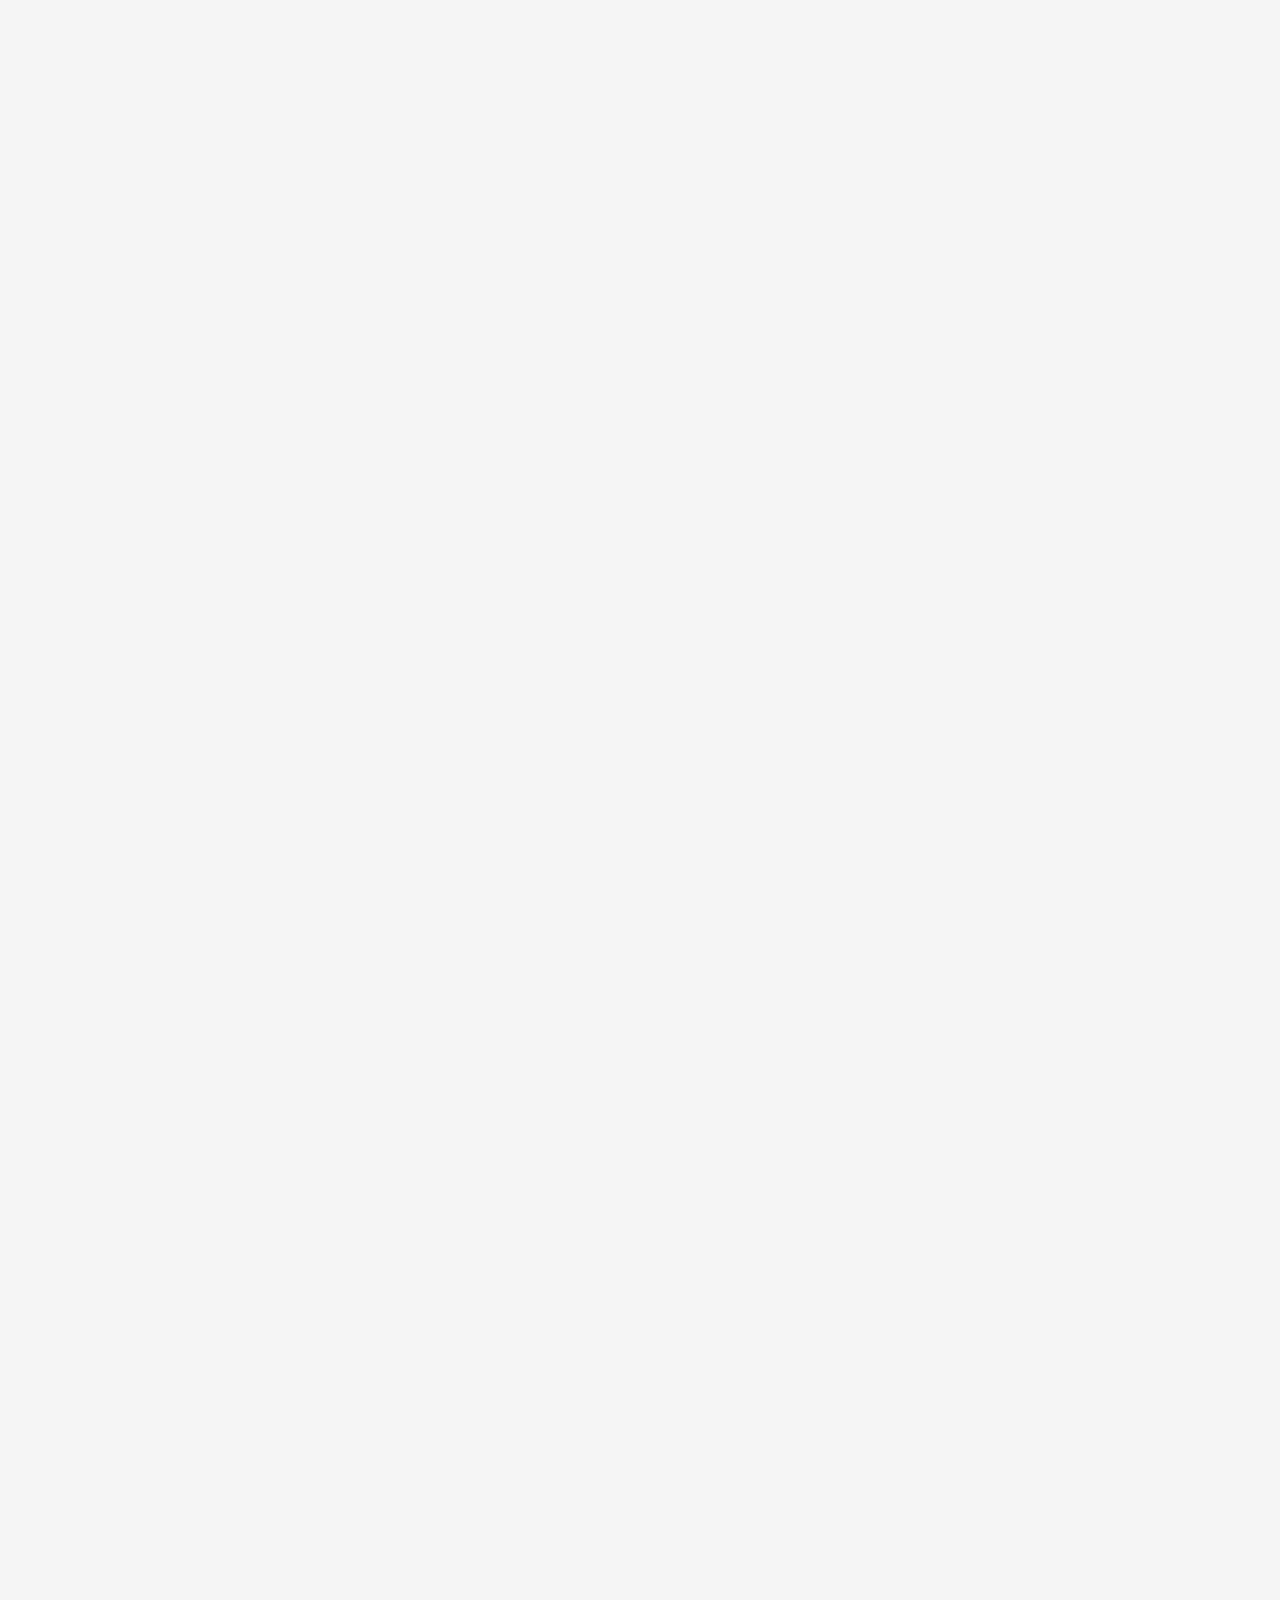
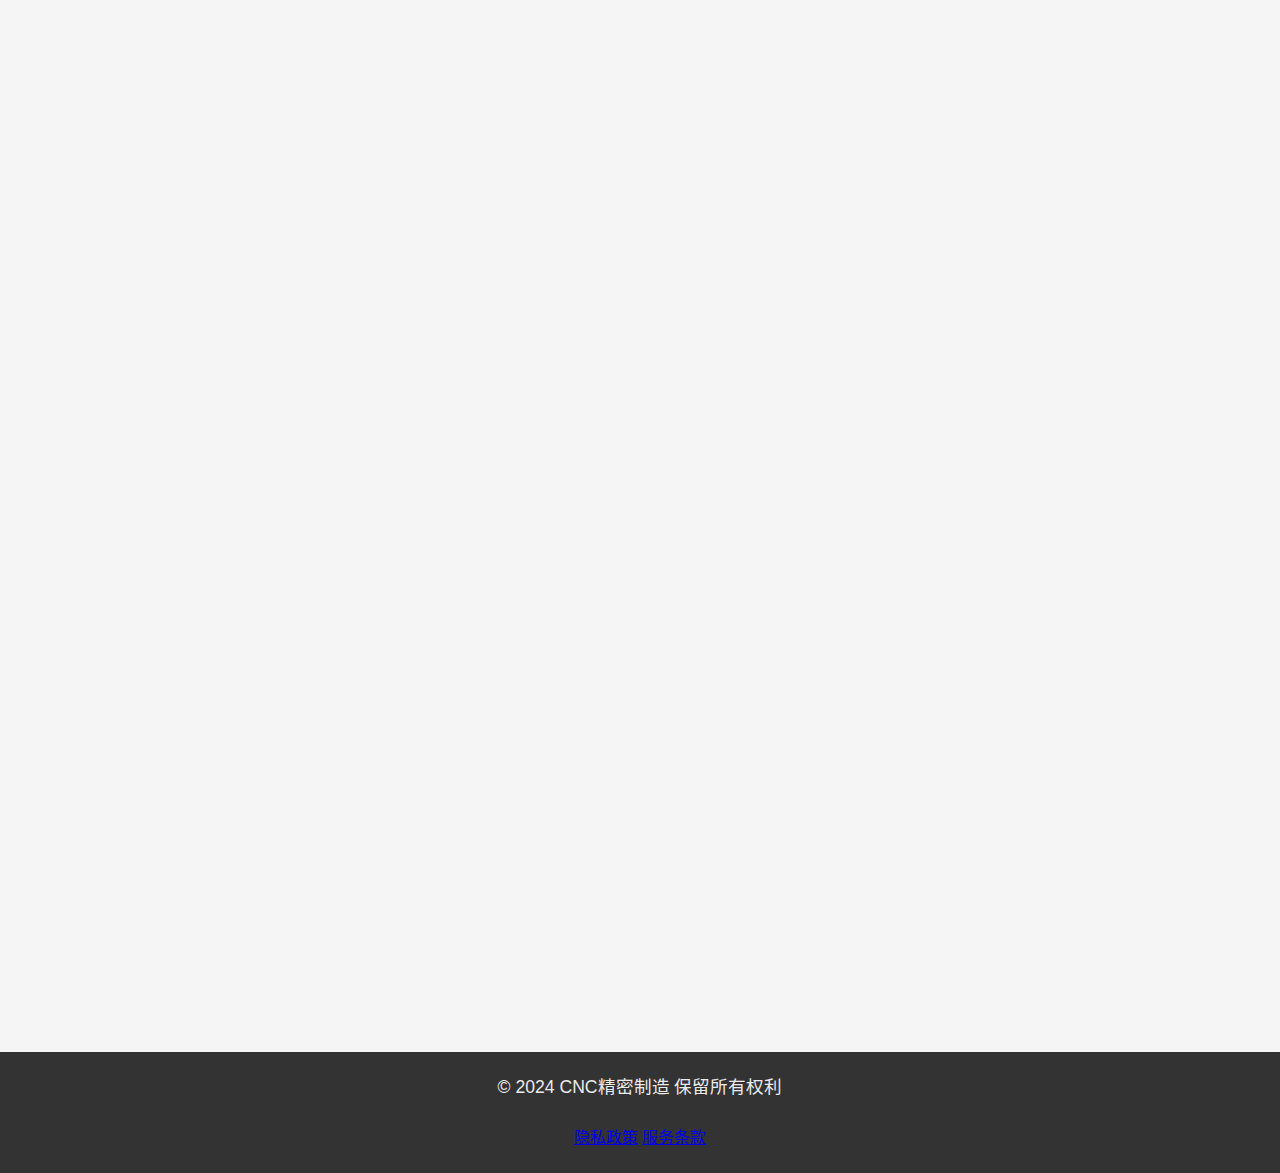
==== commit 81e86956: "Add files via upload" ====
--- a/index.html
+++ b/index.html
@@ -12,10 +12,13 @@
     <header class="header">
         <div class="container">
             <div class="left-section">
+                <button class="mobile-menu-btn" id="mobileMenuBtn">
+                    <i class="fas fa-bars"></i>
+                </button>
                 <div class="logo">
                     <h1>CNC精密制造</h1>
                 </div>
-                <nav class="nav">
+                <nav class="nav" id="mainNav">
                     <ul>
                         <li><a href="#home" class="active">首页</a></li>
                         <li><a href="#advantages">技术优势</a></li>
--- a/css/style.css
+++ b/css/style.css
@@ -14,6 +14,7 @@
     --spacing-lg: 4rem;
     --section-padding: 5rem;
     --container-width: 1400px;
+    --header-height: 80px;
 }
 
 * {
@@ -115,6 +116,7 @@
     font-weight: bold;
     letter-spacing: 1px;
     margin-right: 40px;
+    white-space: nowrap;
 }
 
 .nav ul {
@@ -516,41 +518,312 @@
     }
 }
 
+/* 移动端导航样式 */
+.mobile-menu-btn {
+    display: none;
+    font-size: 24px;
+    background: none;
+    border: none;
+    color: var(--text-color);
+    cursor: pointer;
+    padding: 5px;
+}
+
 @media screen and (max-width: 768px) {
-    .nav ul {
-        display: none;
+    section {
+        padding: 40px 0;
+    }
+
+    .container {
+        padding: 0 20px;
+    }
+
+    .feature-list {
+        padding: 0 20px;
+    }
+
+    .hero {
+        padding: 160px 0 80px;
     }
 
     .hero h2 {
         font-size: 2em;
-    }
-
+        margin-bottom: 15px;
+    }
+
+    .hero p {
+        font-size: 1.1em;
+    }
+
+    .upload-section {
+        padding: var(--spacing-md);
+        margin: var(--spacing-md) auto 0;
+    }
+
+    .tech-features,
     .stats-grid,
-    .advantage-grid,
+    .advantage-grid {
+        grid-template-columns: repeat(2, 1fr);
+        gap: 20px;
+    }
+
     .industry-grid {
         grid-template-columns: repeat(2, 1fr);
         gap: 20px;
     }
 
-    .tech-features {
-        grid-template-columns: 1fr;
-    }
-
-    .case-grid {
-        grid-template-columns: 1fr;
-    }
-
     .about-content {
         flex-direction: column;
         gap: 30px;
     }
+
+    .about-text,
+    .about-image {
+        flex: none;
+        width: 100%;
+    }
+
+    h2 {
+        font-size: 2em;
+        margin-bottom: 30px;
+    }
+
+    .feature-item,
+    .stat-item,
+    .advantage-item,
+    .industry-item {
+        padding: 24px;
+        margin-bottom: 15px;
+        min-height: 180px;
+    }
+
+    .industry-item img {
+        width: 40px;
+        height: 40px;
+        margin-bottom: 15px;
+    }
+
+    .industry-item h3 {
+        font-size: 16px;
+        margin-bottom: 8px;
+    }
+
+    .cta-button {
+        width: 100%;
+        max-width: 320px;
+        padding: 16px 24px;
+        font-size: 16px;
+        margin: 20px auto;
+        display: block;
+    }
+
+    .mobile-menu-btn {
+        display: block;
+        margin-left: 0;
+        margin-right: 5px;
+        padding: 6px;
+        width: 32px;
+        height: 32px;
+        display: flex;
+        align-items: center;
+        justify-content: center;
+        order: 0;
+    }
+
+    .left-section {
+        flex-wrap: nowrap;
+        justify-content: flex-start;
+        width: auto;
+        order: 1;
+        gap: 0;
+    }
+
+    .logo h1 {
+        font-size: 16px;
+        margin: 0;
+    }
+
+    .nav {
+        display: none;
+        position: fixed;
+        top: var(--header-height);
+        left: -70%;
+        width: 70%;
+        height: calc(100vh - var(--header-height));
+        background-color: white;
+        box-shadow: 2px 0 10px rgba(0,0,0,0.1);
+        padding: 20px;
+        z-index: 1000;
+        overflow-y: auto;
+        -webkit-overflow-scrolling: touch;
+        transition: left 0.3s ease-out;
+    }
+
+    .nav.active {
+        display: block !important;
+        left: 0;
+    }
+
+    .nav.active ul {
+        display: flex;
+        flex-direction: column;
+        gap: 15px;
+        margin: 0;
+        padding: 0;
+    }
+
+    .nav.active li {
+        width: 100%;
+        list-style: none;
+        text-align: left;
+    }
+
+    .nav.active li a {
+        display: block;
+        padding: 12px;
+        font-size: 18px;
+        color: #333;
+        transition: background-color 0.3s;
+        background-color: #f5f5f5;
+    }
+
+    .nav.active li a:hover {
+        background-color: #e0e0e0;
+    }
+
+    .nav.active .mobile-language-selector {
+        display: block;
+        margin: 20px 0;
+        padding: 0 15px;
+    }
+
+    .nav.active .language-btn {
+        width: 100%;
+        padding: 12px;
+        justify-content: center;
+        background-color: #f5f5f5;
+        border-radius: 6px;
+    }
+
+    .nav.active .language-dropdown {
+        width: 100%;
+        top: 100%;
+        margin-top: 5px;
+    }
+
+    .right-section .language-selector {
+        display: none;
+    }
+
+    @keyframes slideIn {
+        from {
+            opacity: 0;
+            transform: translateY(-10px);
+        }
+        to {
+            opacity: 1;
+            transform: translateY(0);
+        }
+    }
+
+    .nav ul {
+        flex-direction: column;
+        gap: 15px;
+        margin: 0;
+        padding: 0;
+    }
+
+    .nav ul li {
+        width: 100%;
+    }
+
+    .nav ul li a {
+        display: block;
+        padding: 15px;
+        text-align: center;
+        font-size: 18px;
+        transition: background-color 0.3s;
+    }
+
+    .nav ul li a:active,
+    .nav ul li a:hover {
+        background-color: #f5f5f5;
+    }
+
+    .right-section {
+        display: flex;
+        align-items: center;
+        gap: 10px;
+        margin-left: auto;
+        order: 3;
+    }
+
+    .language-selector {
+        margin-right: 6px;
+    }
+
+    .language-btn {
+        padding: 4px 8px;
+        min-width: auto;
+        font-size: 12px;
+        height: 28px;
+        display: flex;
+        align-items: center;
+    }
+
+    .language-btn .current-lang {
+        display: none;
+    }
+
+    .login-btn {
+        padding: 4px 10px;
+        font-size: 12px;
+        height: 28px;
+        display: inline-flex;
+        align-items: center;
+        white-space: nowrap;
+    }
+
+    .language-dropdown {
+        right: -10px;
+    }
 }
 
 @media screen and (max-width: 480px) {
+    .tech-features,
     .stats-grid,
     .advantage-grid,
     .industry-grid {
         grid-template-columns: 1fr;
+    }
+
+    input[type="text"],
+    input[type="email"],
+    input[type="tel"],
+    textarea,
+    select {
+        font-size: 16px;
+        padding: 12px;
+        margin-bottom: 15px;
+        border-radius: 8px;
+        -webkit-appearance: none;
+    }
+
+    button,
+    .button {
+        min-height: 44px;
+        font-size: 16px;
+        padding: 12px 24px;
+        border-radius: 8px;
+        touch-action: manipulation;
+    }
+
+    .hero h2 {
+        font-size: 1.8em;
+    }
+
+    .hero p {
+        font-size: 1em;
     }
 
     .hero {
@@ -736,7 +1009,11 @@
 
 @media screen and (max-width: 768px) {
     section {
-        padding: 60px 0;
+        padding: 40px 0;
+    }
+
+    .container {
+        padding: 0 20px;
     }
     
     h2 {
@@ -995,6 +1272,21 @@
     }
 }
 
+.equipment-info ul li i {
+    color: #1e88e5;
+    margin-right: 10px;
+}
+
+@media screen and (max-width: 1024px) {
+    .equipment-grid {
+        grid-template-columns: 1fr;
+    }
+    
+    .equipment-item img {
+        height: 300px;
+    }
+}
+
 .equipment-info ul li {
     display: flex;
     align-items: center;
@@ -1018,6 +1310,21 @@
     }
 }
 
+.equipment-info ul li i {
+    color: #1e88e5;
+    margin-right: 10px;
+}
+
+@media screen and (max-width: 1024px) {
+    .equipment-grid {
+        grid-template-columns: 1fr;
+    }
+    
+    .equipment-item img {
+        height: 300px;
+    }
+}
+
 .equipment-info ul li {
     display: flex;
     align-items: center;
@@ -1161,1613 +1468,4 @@
     align-items: center;
     margin-bottom: 12px;
     font-size: 1.1em;
-    color: #555;
-}
-
-.equipment-info ul li i {
-    color: #1e88e5;
-    margin-right: 10px;
-}
-
-@media screen and (max-width: 1024px) {
-    .equipment-grid {
-        grid-template-columns: 1fr;
-    }
-    
-    .equipment-item img {
-        height: 300px;
-    }
-}
-
-.equipment-info ul li {
-    display: flex;
-    align-items: center;
-    margin-bottom: 12px;
-    font-size: 1.1em;
-    color: #555;
-}
-
-.equipment-info ul li i {
-    color: #1e88e5;
-    margin-right: 10px;
-}
-
-@media screen and (max-width: 1024px) {
-    .equipment-grid {
-        grid-template-columns: 1fr;
-    }
-    
-    .equipment-item img {
-        height: 300px;
-    }
-}
-
-.equipment-info ul li {
-    display: flex;
-    align-items: center;
-    margin-bottom: 12px;
-    font-size: 1.1em;
-    color: #555;
-}
-
-.equipment-info ul li i {
-    color: #1e88e5;
-    margin-right: 10px;
-}
-
-@media screen and (max-width: 1024px) {
-    .equipment-grid {
-        grid-template-columns: 1fr;
-    }
-    
-    .equipment-item img {
-        height: 300px;
-    }
-}
-
-.equipment-info ul li {
-    display: flex;
-    align-items: center;
-    margin-bottom: 12px;
-    font-size: 1.1em;
-    color: #555;
-}
-
-.equipment-info ul li i {
-    color: #1e88e5;
-    margin-right: 10px;
-}
-
-@media screen and (max-width: 1024px) {
-    .equipment-grid {
-        grid-template-columns: 1fr;
-    }
-    
-    .equipment-item img {
-        height: 300px;
-    }
-}
-
-.equipment-info ul li {
-    display: flex;
-    align-items: center;
-    margin-bottom: 12px;
-    font-size: 1.1em;
-    color: #555;
-}
-
-.equipment-info ul li i {
-    color: #1e88e5;
-    margin-right: 10px;
-}
-
-@media screen and (max-width: 1024px) {
-    .equipment-grid {
-        grid-template-columns: 1fr;
-    }
-    
-    .equipment-item img {
-        height: 300px;
-    }
-}
-
-.equipment-info ul li {
-    display: flex;
-    align-items: center;
-    margin-bottom: 12px;
-    font-size: 1.1em;
-    color: #555;
-}
-
-.equipment-info ul li i {
-    color: #1e88e5;
-    margin-right: 10px;
-}
-
-@media screen and (max-width: 1024px) {
-    .equipment-grid {
-        grid-template-columns: 1fr;
-    }
-    
-    .equipment-item img {
-        height: 300px;
-    }
-}
-
-.equipment-info ul li {
-    display: flex;
-    align-items: center;
-    margin-bottom: 12px;
-    font-size: 1.1em;
-    color: #555;
-}
-
-.equipment-info ul li i {
-    color: #1e88e5;
-    margin-right: 10px;
-}
-
-@media screen and (max-width: 1024px) {
-    .equipment-grid {
-        grid-template-columns: 1fr;
-    }
-    
-    .equipment-item img {
-        height: 300px;
-    }
-}
-
-.equipment-info ul li {
-    display: flex;
-    align-items: center;
-    margin-bottom: 12px;
-    font-size: 1.1em;
-    color: #555;
-}
-
-.equipment-info ul li i {
-    color: #1e88e5;
-    margin-right: 10px;
-}
-
-@media screen and (max-width: 1024px) {
-    .equipment-grid {
-        grid-template-columns: 1fr;
-    }
-    
-    .equipment-item img {
-        height: 300px;
-    }
-}
-
-.equipment-info ul li {
-    display: flex;
-    align-items: center;
-    margin-bottom: 12px;
-    font-size: 1.1em;
-    color: #555;
-}
-
-.equipment-info ul li i {
-    color: #1e88e5;
-    margin-right: 10px;
-}
-
-@media screen and (max-width: 1024px) {
-    .equipment-grid {
-        grid-template-columns: 1fr;
-    }
-    
-    .equipment-item img {
-        height: 300px;
-    }
-}
-
-.equipment-info ul li {
-    display: flex;
-    align-items: center;
-    margin-bottom: 12px;
-    font-size: 1.1em;
-    color: #555;
-}
-
-.equipment-info ul li i {
-    color: #1e88e5;
-    margin-right: 10px;
-}
-
-@media screen and (max-width: 1024px) {
-    .equipment-grid {
-        grid-template-columns: 1fr;
-    }
-    
-    .equipment-item img {
-        height: 300px;
-    }
-}
-
-.equipment-info ul li {
-    display: flex;
-    align-items: center;
-    margin-bottom: 12px;
-    font-size: 1.1em;
-    color: #555;
-}
-
-.equipment-info ul li i {
-    color: #1e88e5;
-    margin-right: 10px;
-}
-
-@media screen and (max-width: 1024px) {
-    .equipment-grid {
-        grid-template-columns: 1fr;
-    }
-    
-    .equipment-item img {
-        height: 300px;
-    }
-}
-
-.equipment-info ul li {
-    display: flex;
-    align-items: center;
-    margin-bottom: 12px;
-    font-size: 1.1em;
-    color: #555;
-}
-
-.equipment-info ul li i {
-    color: #1e88e5;
-    margin-right: 10px;
-}
-
-@media screen and (max-width: 1024px) {
-    .equipment-grid {
-        grid-template-columns: 1fr;
-    }
-    
-    .equipment-item img {
-        height: 300px;
-    }
-}
-
-.equipment-info ul li {
-    display: flex;
-    align-items: center;
-    margin-bottom: 12px;
-    font-size: 1.1em;
-    color: #555;
-}
-
-.equipment-info ul li i {
-    color: #1e88e5;
-    margin-right: 10px;
-}
-
-@media screen and (max-width: 1024px) {
-    .equipment-grid {
-        grid-template-columns: 1fr;
-    }
-    
-    .equipment-item img {
-        height: 300px;
-    }
-}
-
-.equipment-info ul li {
-    display: flex;
-    align-items: center;
-    margin-bottom: 12px;
-    font-size: 1.1em;
-    color: #555;
-}
-
-.equipment-info ul li i {
-    color: #1e88e5;
-    margin-right: 10px;
-}
-
-@media screen and (max-width: 1024px) {
-    .equipment-grid {
-        grid-template-columns: 1fr;
-    }
-    
-    .equipment-item img {
-        height: 300px;
-    }
-}
-
-.equipment-info ul li {
-    display: flex;
-    align-items: center;
-    margin-bottom: 12px;
-    font-size: 1.1em;
-    color: #555;
-}
-
-.equipment-info ul li i {
-    color: #1e88e5;
-    margin-right: 10px;
-}
-
-@media screen and (max-width: 1024px) {
-    .equipment-grid {
-        grid-template-columns: 1fr;
-    }
-    
-    .equipment-item img {
-        height: 300px;
-    }
-}
-
-.equipment-info ul li {
-    display: flex;
-    align-items: center;
-    margin-bottom: 12px;
-    font-size: 1.1em;
-    color: #555;
-}
-
-.equipment-info ul li i {
-    color: #1e88e5;
-    margin-right: 10px;
-}
-
-@media screen and (max-width: 1024px) {
-    .equipment-grid {
-        grid-template-columns: 1fr;
-    }
-    
-    .equipment-item img {
-        height: 300px;
-    }
-}
-
-.equipment-info ul li {
-    display: flex;
-    align-items: center;
-    margin-bottom: 12px;
-    font-size: 1.1em;
-    color: #555;
-}
-
-.equipment-info ul li i {
-    color: #1e88e5;
-    margin-right: 10px;
-}
-
-@media screen and (max-width: 1024px) {
-    .equipment-grid {
-        grid-template-columns: 1fr;
-    }
-    
-    .equipment-item img {
-        height: 300px;
-    }
-}
-
-.equipment-info ul li {
-    display: flex;
-    align-items: center;
-    margin-bottom: 12px;
-    font-size: 1.1em;
-    color: #555;
-}
-
-.equipment-info ul li i {
-    color: #1e88e5;
-    margin-right: 10px;
-}
-
-@media screen and (max-width: 1024px) {
-    .equipment-grid {
-        grid-template-columns: 1fr;
-    }
-    
-    .equipment-item img {
-        height: 300px;
-    }
-}
-
-.equipment-info ul li {
-    display: flex;
-    align-items: center;
-    margin-bottom: 12px;
-    font-size: 1.1em;
-    color: #555;
-}
-
-.equipment-info ul li i {
-    color: #1e88e5;
-    margin-right: 10px;
-}
-
-@media screen and (max-width: 1024px) {
-    .equipment-grid {
-        grid-template-columns: 1fr;
-    }
-    
-    .equipment-item img {
-        height: 300px;
-    }
-}
-
-.equipment-info ul li {
-    display: flex;
-    align-items: center;
-    margin-bottom: 12px;
-    font-size: 1.1em;
-    color: #555;
-}
-
-.equipment-info ul li i {
-    color: #1e88e5;
-    margin-right: 10px;
-}
-
-@media screen and (max-width: 1024px) {
-    .equipment-grid {
-        grid-template-columns: 1fr;
-    }
-    
-    .equipment-item img {
-        height: 300px;
-    }
-}
-
-.equipment-info ul li {
-    display: flex;
-    align-items: center;
-    margin-bottom: 12px;
-    font-size: 1.1em;
-    color: #555;
-}
-
-.equipment-info ul li i {
-    color: #1e88e5;
-    margin-right: 10px;
-}
-
-@media screen and (max-width: 1024px) {
-    .equipment-grid {
-        grid-template-columns: 1fr;
-    }
-    
-    .equipment-item img {
-        height: 300px;
-    }
-}
-
-.equipment-info ul li {
-    display: flex;
-    align-items: center;
-    margin-bottom: 12px;
-    font-size: 1.1em;
-    color: #555;
-}
-
-.equipment-info ul li i {
-    color: #1e88e5;
-    margin-right: 10px;
-}
-
-@media screen and (max-width: 1024px) {
-    .equipment-grid {
-        grid-template-columns: 1fr;
-    }
-    
-    .equipment-item img {
-        height: 300px;
-    }
-}
-
-.equipment-info ul li {
-    display: flex;
-    align-items: center;
-    margin-bottom: 12px;
-    font-size: 1.1em;
-    color: #555;
-}
-
-.equipment-info ul li i {
-    color: #1e88e5;
-    margin-right: 10px;
-}
-
-@media screen and (max-width: 1024px) {
-    .equipment-grid {
-        grid-template-columns: 1fr;
-    }
-    
-    .equipment-item img {
-        height: 300px;
-    }
-}
-
-.equipment-info ul li {
-    display: flex;
-    align-items: center;
-    margin-bottom: 12px;
-    font-size: 1.1em;
-    color: #555;
-}
-
-.equipment-info ul li i {
-    color: #1e88e5;
-    margin-right: 10px;
-}
-
-@media screen and (max-width: 1024px) {
-    .equipment-grid {
-        grid-template-columns: 1fr;
-    }
-    
-    .equipment-item img {
-        height: 300px;
-    }
-}
-
-.equipment-info ul li {
-    display: flex;
-    align-items: center;
-    margin-bottom: 12px;
-    font-size: 1.1em;
-    color: #555;
-}
-
-.equipment-info ul li i {
-    color: #1e88e5;
-    margin-right: 10px;
-}
-
-@media screen and (max-width: 1024px) {
-    .equipment-grid {
-        grid-template-columns: 1fr;
-    }
-    
-    .equipment-item img {
-        height: 300px;
-    }
-}
-
-.equipment-info ul li {
-    display: flex;
-    align-items: center;
-    margin-bottom: 12px;
-    font-size: 1.1em;
-    color: #555;
-}
-
-.equipment-info ul li i {
-    color: #1e88e5;
-    margin-right: 10px;
-}
-
-@media screen and (max-width: 1024px) {
-    .equipment-grid {
-        grid-template-columns: 1fr;
-    }
-    
-    .equipment-item img {
-        height: 300px;
-    }
-}
-
-.equipment-info ul li {
-    display: flex;
-    align-items: center;
-    margin-bottom: 12px;
-    font-size: 1.1em;
-    color: #555;
-}
-
-.equipment-info ul li i {
-    color: #1e88e5;
-    margin-right: 10px;
-}
-
-@media screen and (max-width: 1024px) {
-    .equipment-grid {
-        grid-template-columns: 1fr;
-    }
-    
-    .equipment-item img {
-        height: 300px;
-    }
-}
-
-.equipment-info ul li {
-    display: flex;
-    align-items: center;
-    margin-bottom: 12px;
-    font-size: 1.1em;
-    color: #555;
-}
-
-.equipment-info ul li i {
-    color: #1e88e5;
-    margin-right: 10px;
-}
-
-@media screen and (max-width: 1024px) {
-    .equipment-grid {
-        grid-template-columns: 1fr;
-    }
-    
-    .equipment-item img {
-        height: 300px;
-    }
-}
-
-.equipment-info ul li {
-    display: flex;
-    align-items: center;
-    margin-bottom: 12px;
-    font-size: 1.1em;
-    color: #555;
-}
-
-.equipment-info ul li i {
-    color: #1e88e5;
-    margin-right: 10px;
-}
-
-@media screen and (max-width: 1024px) {
-    .equipment-grid {
-        grid-template-columns: 1fr;
-    }
-    
-    .equipment-item img {
-        height: 300px;
-    }
-}
-
-.equipment-info ul li {
-    display: flex;
-    align-items: center;
-    margin-bottom: 12px;
-    font-size: 1.1em;
-    color: #555;
-}
-
-.equipment-info ul li i {
-    color: #1e88e5;
-    margin-right: 10px;
-}
-
-@media screen and (max-width: 1024px) {
-    .equipment-grid {
-        grid-template-columns: 1fr;
-    }
-    
-    .equipment-item img {
-        height: 300px;
-    }
-}
-
-.equipment-info ul li {
-    display: flex;
-    align-items: center;
-    margin-bottom: 12px;
-    font-size: 1.1em;
-    color: #555;
-}
-
-.equipment-info ul li i {
-    color: #1e88e5;
-    margin-right: 10px;
-}
-
-@media screen and (max-width: 1024px) {
-    .equipment-grid {
-        grid-template-columns: 1fr;
-    }
-    
-    .equipment-item img {
-        height: 300px;
-    }
-}
-
-.equipment-info ul li {
-    display: flex;
-    align-items: center;
-    margin-bottom: 12px;
-    font-size: 1.1em;
-    color: #555;
-}
-
-.equipment-info ul li i {
-    color: #1e88e5;
-    margin-right: 10px;
-}
-
-@media screen and (max-width: 1024px) {
-    .equipment-grid {
-        grid-template-columns: 1fr;
-    }
-    
-    .equipment-item img {
-        height: 300px;
-    }
-}
-
-.equipment-info ul li {
-    display: flex;
-    align-items: center;
-    margin-bottom: 12px;
-    font-size: 1.1em;
-    color: #555;
-}
-
-.equipment-info ul li i {
-    color: #1e88e5;
-    margin-right: 10px;
-}
-
-@media screen and (max-width: 1024px) {
-    .equipment-grid {
-        grid-template-columns: 1fr;
-    }
-    
-    .equipment-item img {
-        height: 300px;
-    }
-}
-
-.equipment-info ul li {
-    display: flex;
-    align-items: center;
-    margin-bottom: 12px;
-    font-size: 1.1em;
-    color: #555;
-}
-
-.equipment-info ul li i {
-    color: #1e88e5;
-    margin-right: 10px;
-}
-
-@media screen and (max-width: 1024px) {
-    .equipment-grid {
-        grid-template-columns: 1fr;
-    }
-    
-    .equipment-item img {
-        height: 300px;
-    }
-}
-
-.equipment-info ul li {
-    display: flex;
-    align-items: center;
-    margin-bottom: 12px;
-    font-size: 1.1em;
-    color: #555;
-}
-
-.equipment-info ul li i {
-    color: #1e88e5;
-    margin-right: 10px;
-}
-
-@media screen and (max-width: 1024px) {
-    .equipment-grid {
-        grid-template-columns: 1fr;
-    }
-    
-    .equipment-item img {
-        height: 300px;
-    }
-}
-
-.equipment-info ul li {
-    display: flex;
-    align-items: center;
-    margin-bottom: 12px;
-    font-size: 1.1em;
-    color: #555;
-}
-
-.equipment-info ul li i {
-    color: #1e88e5;
-    margin-right: 10px;
-}
-
-@media screen and (max-width: 1024px) {
-    .equipment-grid {
-        grid-template-columns: 1fr;
-    }
-    
-    .equipment-item img {
-        height: 300px;
-    }
-}
-
-.equipment-info ul li {
-    display: flex;
-    align-items: center;
-    margin-bottom: 12px;
-    font-size: 1.1em;
-    color: #555;
-}
-
-.equipment-info ul li i {
-    color: #1e88e5;
-    margin-right: 10px;
-}
-
-@media screen and (max-width: 1024px) {
-    .equipment-grid {
-        grid-template-columns: 1fr;
-    }
-    
-    .equipment-item img {
-        height: 300px;
-    }
-}
-
-.equipment-info ul li {
-    display: flex;
-    align-items: center;
-    margin-bottom: 12px;
-    font-size: 1.1em;
-    color: #555;
-}
-
-.equipment-info ul li i {
-    color: #1e88e5;
-    margin-right: 10px;
-}
-
-@media screen and (max-width: 1024px) {
-    .equipment-grid {
-        grid-template-columns: 1fr;
-    }
-    
-    .equipment-item img {
-        height: 300px;
-    }
-}
-
-.equipment-info ul li {
-    display: flex;
-    align-items: center;
-    margin-bottom: 12px;
-    font-size: 1.1em;
-    color: #555;
-}
-
-.equipment-info ul li i {
-    color: #1e88e5;
-    margin-right: 10px;
-}
-
-@media screen and (max-width: 1024px) {
-    .equipment-grid {
-        grid-template-columns: 1fr;
-    }
-    
-    .equipment-item img {
-        height: 300px;
-    }
-}
-
-.equipment-info ul li {
-    display: flex;
-    align-items: center;
-    margin-bottom: 12px;
-    font-size: 1.1em;
-    color: #555;
-}
-
-.equipment-info ul li i {
-    color: #1e88e5;
-    margin-right: 10px;
-}
-
-@media screen and (max-width: 1024px) {
-    .equipment-grid {
-        grid-template-columns: 1fr;
-    }
-    
-    .equipment-item img {
-        height: 300px;
-    }
-}
-
-.equipment-info ul li {
-    display: flex;
-    align-items: center;
-    margin-bottom: 12px;
-    font-size: 1.1em;
-    color: #555;
-}
-
-.equipment-info ul li i {
-    color: #1e88e5;
-    margin-right: 10px;
-}
-
-@media screen and (max-width: 1024px) {
-    .equipment-grid {
-        grid-template-columns: 1fr;
-    }
-    
-    .equipment-item img {
-        height: 300px;
-    }
-}
-
-.equipment-info ul li {
-    display: flex;
-    align-items: center;
-    margin-bottom: 12px;
-    font-size: 1.1em;
-    color: #555;
-}
-
-.equipment-info ul li i {
-    color: #1e88e5;
-    margin-right: 10px;
-}
-
-@media screen and (max-width: 1024px) {
-    .equipment-grid {
-        grid-template-columns: 1fr;
-    }
-    
-    .equipment-item img {
-        height: 300px;
-    }
-}
-
-.equipment-info ul li {
-    display: flex;
-    align-items: center;
-    margin-bottom: 12px;
-    font-size: 1.1em;
-    color: #555;
-}
-
-.equipment-info ul li i {
-    color: #1e88e5;
-    margin-right: 10px;
-}
-
-@media screen and (max-width: 1024px) {
-    .equipment-grid {
-        grid-template-columns: 1fr;
-    }
-    
-    .equipment-item img {
-        height: 300px;
-    }
-}
-
-.equipment-info ul li {
-    display: flex;
-    align-items: center;
-    margin-bottom: 12px;
-    font-size: 1.1em;
-    color: #555;
-}
-
-.equipment-info ul li i {
-    color: #1e88e5;
-    margin-right: 10px;
-}
-
-@media screen and (max-width: 1024px) {
-    .equipment-grid {
-        grid-template-columns: 1fr;
-    }
-    
-    .equipment-item img {
-        height: 300px;
-    }
-}
-
-.equipment-info ul li {
-    display: flex;
-    align-items: center;
-    margin-bottom: 12px;
-    font-size: 1.1em;
-    color: #555;
-}
-
-.equipment-info ul li i {
-    color: #1e88e5;
-    margin-right: 10px;
-}
-
-@media screen and (max-width: 1024px) {
-    .equipment-grid {
-        grid-template-columns: 1fr;
-    }
-    
-    .equipment-item img {
-        height: 300px;
-    }
-}
-
-.equipment-info ul li {
-    display: flex;
-    align-items: center;
-    margin-bottom: 12px;
-    font-size: 1.1em;
-    color: #555;
-}
-
-.equipment-info ul li i {
-    color: #1e88e5;
-    margin-right: 10px;
-}
-
-@media screen and (max-width: 1024px) {
-    .equipment-grid {
-        grid-template-columns: 1fr;
-    }
-    
-    .equipment-item img {
-        height: 300px;
-    }
-}
-
-.equipment-info ul li {
-    display: flex;
-    align-items: center;
-    margin-bottom: 12px;
-    font-size: 1.1em;
-    color: #555;
-}
-
-.equipment-info ul li i {
-    color: #1e88e5;
-    margin-right: 10px;
-}
-
-@media screen and (max-width: 1024px) {
-    .equipment-grid {
-        grid-template-columns: 1fr;
-    }
-    
-    .equipment-item img {
-        height: 300px;
-    }
-}
-
-.equipment-info ul li {
-    display: flex;
-    align-items: center;
-    margin-bottom: 12px;
-    font-size: 1.1em;
-    color: #555;
-}
-
-.equipment-info ul li i {
-    color: #1e88e5;
-    margin-right: 10px;
-}
-
-@media screen and (max-width: 1024px) {
-    .equipment-grid {
-        grid-template-columns: 1fr;
-    }
-    
-    .equipment-item img {
-        height: 300px;
-    }
-}
-
-.equipment-info ul li {
-    display: flex;
-    align-items: center;
-    margin-bottom: 12px;
-    font-size: 1.1em;
-    color: #555;
-}
-
-.equipment-info ul li i {
-    color: #1e88e5;
-    margin-right: 10px;
-}
-
-@media screen and (max-width: 1024px) {
-    .equipment-grid {
-        grid-template-columns: 1fr;
-    }
-    
-    .equipment-item img {
-        height: 300px;
-    }
-}
-
-.equipment-info ul li {
-    display: flex;
-    align-items: center;
-    margin-bottom: 12px;
-    font-size: 1.1em;
-    color: #555;
-}
-
-.equipment-info ul li i {
-    color: #1e88e5;
-    margin-right: 10px;
-}
-
-@media screen and (max-width: 1024px) {
-    .equipment-grid {
-        grid-template-columns: 1fr;
-    }
-    
-    .equipment-item img {
-        height: 300px;
-    }
-}
-
-.equipment-info ul li {
-    display: flex;
-    align-items: center;
-    margin-bottom: 12px;
-    font-size: 1.1em;
-    color: #555;
-}
-
-.equipment-info ul li i {
-    color: #1e88e5;
-    margin-right: 10px;
-}
-
-@media screen and (max-width: 1024px) {
-    .equipment-grid {
-        grid-template-columns: 1fr;
-    }
-    
-    .equipment-item img {
-        height: 300px;
-    }
-}
-
-.equipment-info ul li {
-    display: flex;
-    align-items: center;
-    margin-bottom: 12px;
-    font-size: 1.1em;
-    color: #555;
-}
-
-.equipment-info ul li i {
-    color: #1e88e5;
-    margin-right: 10px;
-}
-
-@media screen and (max-width: 1024px) {
-    .equipment-grid {
-        grid-template-columns: 1fr;
-    }
-    
-    .equipment-item img {
-        height: 300px;
-    }
-}
-
-.equipment-info ul li {
-    display: flex;
-    align-items: center;
-    margin-bottom: 12px;
-    font-size: 1.1em;
-    color: #555;
-}
-
-.equipment-info ul li i {
-    color: #1e88e5;
-    margin-right: 10px;
-}
-
-@media screen and (max-width: 1024px) {
-    .equipment-grid {
-        grid-template-columns: 1fr;
-    }
-    
-    .equipment-item img {
-        height: 300px;
-    }
-}
-
-.equipment-info ul li {
-    display: flex;
-    align-items: center;
-    margin-bottom: 12px;
-    font-size: 1.1em;
-    color: #555;
-}
-
-.equipment-info ul li i {
-    color: #1e88e5;
-    margin-right: 10px;
-}
-
-@media screen and (max-width: 1024px) {
-    .equipment-grid {
-        grid-template-columns: 1fr;
-    }
-    
-    .equipment-item img {
-        height: 300px;
-    }
-}
-
-.equipment-info ul li {
-    display: flex;
-    align-items: center;
-    margin-bottom: 12px;
-    font-size: 1.1em;
-    color: #555;
-}
-
-.equipment-info ul li i {
-    color: #1e88e5;
-    margin-right: 10px;
-}
-
-@media screen and (max-width: 1024px) {
-    .equipment-grid {
-        grid-template-columns: 1fr;
-    }
-    
-    .equipment-item img {
-        height: 300px;
-    }
-}
-
-.equipment-info ul li {
-    display: flex;
-    align-items: center;
-    margin-bottom: 12px;
-    font-size: 1.1em;
-    color: #555;
-}
-
-.equipment-info ul li i {
-    color: #1e88e5;
-    margin-right: 10px;
-}
-
-@media screen and (max-width: 1024px) {
-    .equipment-grid {
-        grid-template-columns: 1fr;
-    }
-    
-    .equipment-item img {
-        height: 300px;
-    }
-}
-
-.equipment-info ul li {
-    display: flex;
-    align-items: center;
-    margin-bottom: 12px;
-    font-size: 1.1em;
-    color: #555;
-}
-
-.equipment-info ul li i {
-    color: #1e88e5;
-    margin-right: 10px;
-}
-
-@media screen and (max-width: 1024px) {
-    .equipment-grid {
-        grid-template-columns: 1fr;
-    }
-    
-    .equipment-item img {
-        height: 300px;
-    }
-}
-
-.equipment-info ul li {
-    display: flex;
-    align-items: center;
-    margin-bottom: 12px;
-    font-size: 1.1em;
-    color: #555;
-}
-
-.equipment-info ul li i {
-    color: #1e88e5;
-    margin-right: 10px;
-}
-
-@media screen and (max-width: 1024px) {
-    .equipment-grid {
-        grid-template-columns: 1fr;
-    }
-    
-    .equipment-item img {
-        height: 300px;
-    }
-}
-
-.equipment-info ul li {
-    display: flex;
-    align-items: center;
-    margin-bottom: 12px;
-    font-size: 1.1em;
-    color: #555;
-}
-
-.equipment-info ul li i {
-    color: #1e88e5;
-    margin-right: 10px;
-}
-
-@media screen and (max-width: 1024px) {
-    .equipment-grid {
-        grid-template-columns: 1fr;
-    }
-    
-    .equipment-item img {
-        height: 300px;
-    }
-}
-
-.equipment-info ul li {
-    display: flex;
-    align-items: center;
-    margin-bottom: 12px;
-    font-size: 1.1em;
-    color: #555;
-}
-
-.equipment-info ul li i {
-    color: #1e88e5;
-    margin-right: 10px;
-}
-
-@media screen and (max-width: 1024px) {
-    .equipment-grid {
-        grid-template-columns: 1fr;
-    }
-    
-    .equipment-item img {
-        height: 300px;
-    }
-}
-
-.equipment-info ul li {
-    display: flex;
-    align-items: center;
-    margin-bottom: 12px;
-    font-size: 1.1em;
-    color: #555;
-}
-
-.equipment-info ul li i {
-    color: #1e88e5;
-    margin-right: 10px;
-}
-
-@media screen and (max-width: 1024px) {
-    .equipment-grid {
-        grid-template-columns: 1fr;
-    }
-    
-    .equipment-item img {
-        height: 300px;
-    }
-}
-
-.equipment-info ul li {
-    display: flex;
-    align-items: center;
-    margin-bottom: 12px;
-    font-size: 1.1em;
-    color: #555;
-}
-
-.equipment-info ul li i {
-    color: #1e88e5;
-    margin-right: 10px;
-}
-
-@media screen and (max-width: 1024px) {
-    .equipment-grid {
-        grid-template-columns: 1fr;
-    }
-    
-    .equipment-item img {
-        height: 300px;
-    }
-}
-
-.equipment-info ul li {
-    display: flex;
-    align-items: center;
-    margin-bottom: 12px;
-    font-size: 1.1em;
-    color: #555;
-}
-
-.equipment-info ul li i {
-    color: #1e88e5;
-    margin-right: 10px;
-}
-
-@media screen and (max-width: 1024px) {
-    .equipment-grid {
-        grid-template-columns: 1fr;
-    }
-    
-    .equipment-item img {
-        height: 300px;
-    }
-}
-
-.equipment-info ul li {
-    display: flex;
-    align-items: center;
-    margin-bottom: 12px;
-    font-size: 1.1em;
-    color: #555;
-}
-
-.equipment-info ul li i {
-    color: #1e88e5;
-    margin-right: 10px;
-}
-
-@media screen and (max-width: 1024px) {
-    .equipment-grid {
-        grid-template-columns: 1fr;
-    }
-    
-    .equipment-item img {
-        height: 300px;
-    }
-}
-
-.equipment-info ul li {
-    display: flex;
-    align-items: center;
-    margin-bottom: 12px;
-    font-size: 1.1em;
-    color: #555;
-}
-
-.equipment-info ul li i {
-    color: #1e88e5;
-    margin-right: 10px;
-}
-
-@media screen and (max-width: 1024px) {
-    .equipment-grid {
-        grid-template-columns: 1fr;
-    }
-    
-    .equipment-item img {
-        height: 300px;
-    }
-}
-
-.equipment-info ul li {
-    display: flex;
-    align-items: center;
-    margin-bottom: 12px;
-    font-size: 1.1em;
-    color: #555;
-}
-
-.equipment-info ul li i {
-    color: #1e88e5;
-    margin-right: 10px;
-}
-
-@media screen and (max-width: 1024px) {
-    .equipment-grid {
-        grid-template-columns: 1fr;
-    }
-    
-    .equipment-item img {
-        height: 300px;
-    }
-}
-
-.equipment-info ul li {
-    display: flex;
-    align-items: center;
-    margin-bottom: 12px;
-    font-size: 1.1em;
-    color: #555;
-}
-
-.equipment-info ul li i {
-    color: #1e88e5;
-    margin-right: 10px;
-}
-
-@media screen and (max-width: 1024px) {
-    .equipment-grid {
-        grid-template-columns: 1fr;
-    }
-    
-    .equipment-item img {
-        height: 300px;
-    }
-}
-
-.equipment-info ul li {
-    display: flex;
-    align-items: center;
-    margin-bottom: 12px;
-    font-size: 1.1em;
-    color: #555;
-}
-
-.equipment-info ul li i {
-    color: #1e88e5;
-    margin-right: 10px;
-}
-
-@media screen and (max-width: 1024px) {
-    .equipment-grid {
-        grid-template-columns: 1fr;
-    }
-    
-    .equipment-item img {
-        height: 300px;
-    }
-}
-
-.equipment-info ul li {
-    display: flex;
-    align-items: center;
-    margin-bottom: 12px;
-    font-size: 1.1em;
-    color: #555;
-}
-
-.equipment-info ul li i {
-    color: #1e88e5;
-    margin-right: 10px;
-}
-
-@media screen and (max-width: 1024px) {
-    .equipment-grid {
-        grid-template-columns: 1fr;
-    }
-    
-    .equipment-item img {
-        height: 300px;
-    }
-}
-
-.equipment-info ul li {
-    display: flex;
-    align-items: center;
-    margin-bottom: 12px;
-    font-size: 1.1em;
-    color: #555;
-}
-
-.equipment-info ul li i {
-    color: #1e88e5;
-    margin-right: 10px;
-}
-
-@media screen and (max-width: 1024px) {
-    .equipment-grid {
-        grid-template-columns: 1fr;
-    }
-    
-    .equipment-item img {
-        height: 300px;
-    }
-}
-
-.equipment-info ul li {
-    display: flex;
-    align-items: center;
-    margin-bottom: 12px;
-    font-size: 1.1em;+}